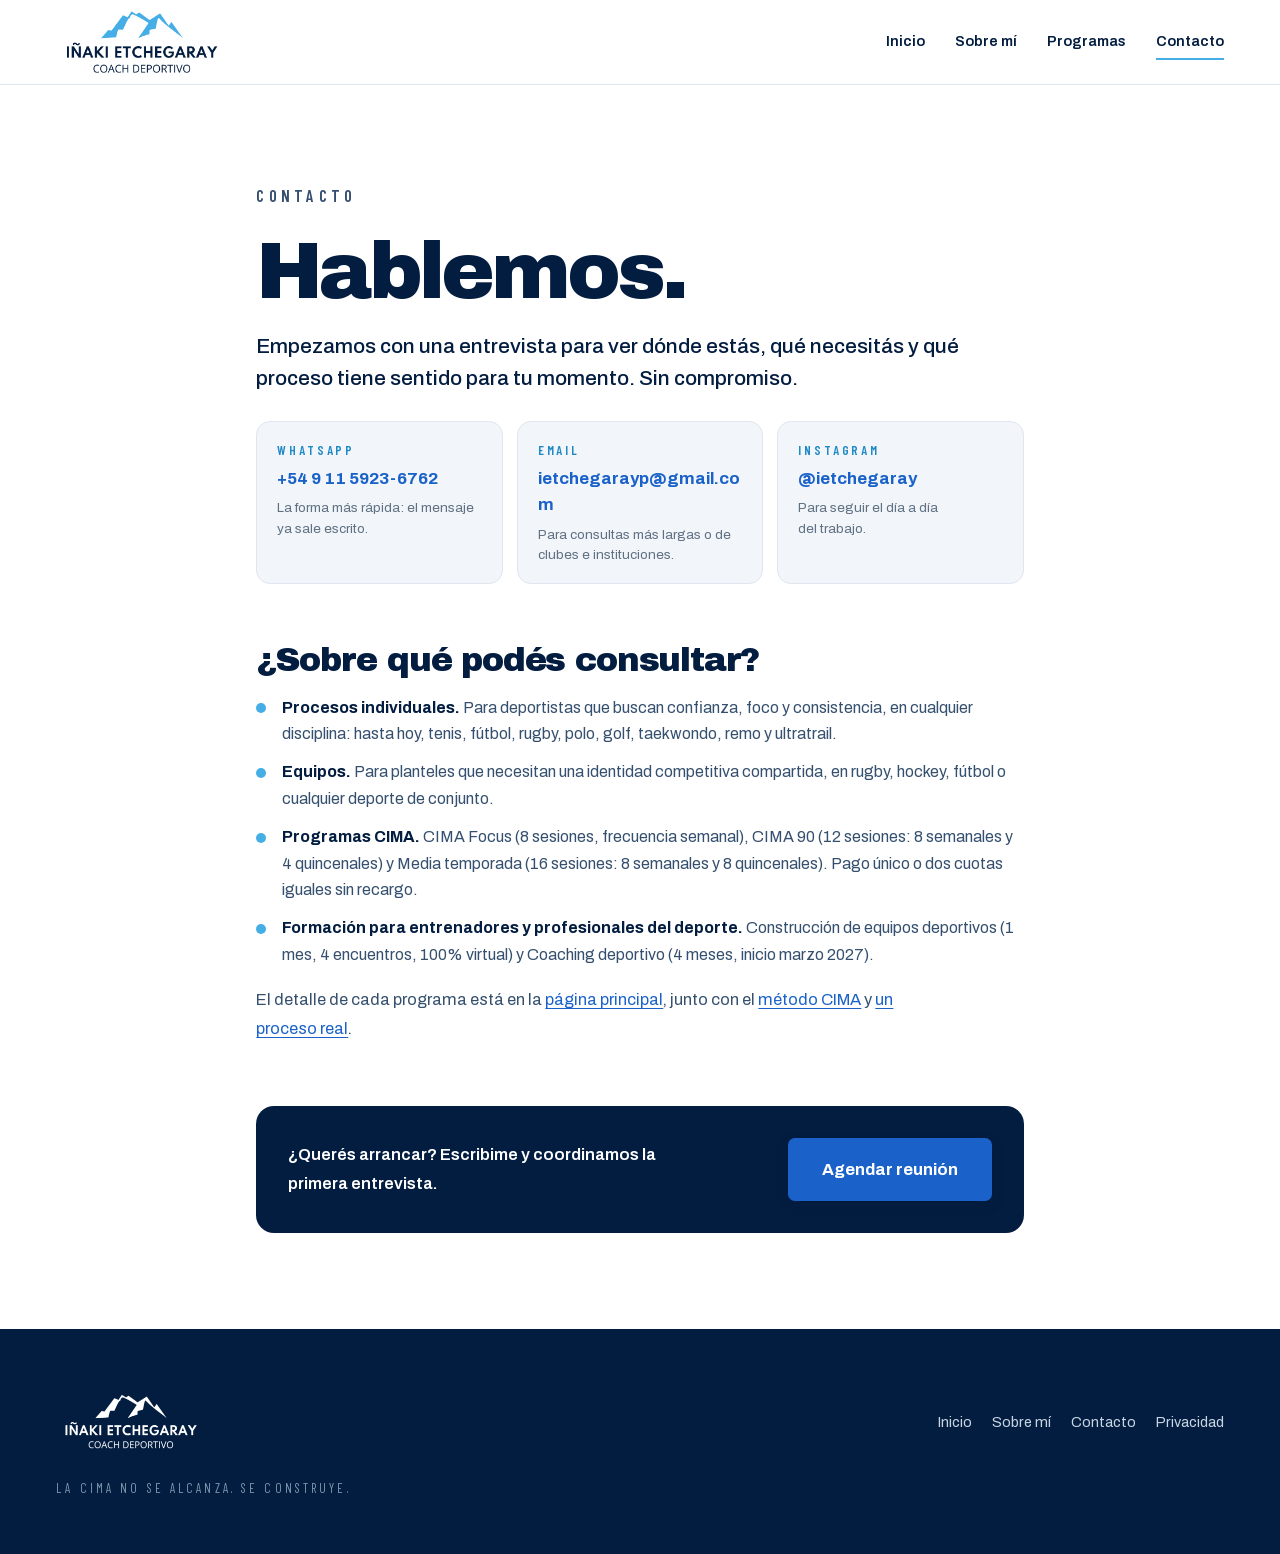
==== contacto/index.html @ 883ec8f5 "SEO para asistentes de IA: llms.txt, páginas propias, 404 y datos de contacto - llms.txt en la raíz:" ====
<!DOCTYPE html>
<html lang="es-AR">
<head>
<meta charset="utf-8">
<meta name="viewport" content="width=device-width, initial-scale=1, viewport-fit=cover">
<title>Contacto — Iñaki Etchegaray, coach deportivo</title>
<meta name="description" content="Contacto de Iñaki Etchegaray, coach deportivo: WhatsApp, email e Instagram. Todo proceso arranca con una entrevista sin compromiso.">
<meta name="theme-color" content="#031D40">
<link rel="canonical" href="https://inakietchegaray.com.ar/contacto/">
<link rel="icon" href="/assets/brand/favicon.svg" type="image/svg+xml">
<link rel="apple-touch-icon" href="/assets/brand/apple-touch-icon.png">
<meta property="og:type" content="website">
<meta property="og:url" content="https://inakietchegaray.com.ar/contacto/">
<meta property="og:site_name" content="Iñaki Etchegaray · Coach deportivo">
<meta property="og:locale" content="es_AR">
<meta property="og:title" content="Contacto — Iñaki Etchegaray, coach deportivo">
<meta property="og:description" content="Contacto de Iñaki Etchegaray, coach deportivo: WhatsApp, email e Instagram. Todo proceso arranca con una entrevista sin compromiso.">
<meta property="og:image" content="https://inakietchegaray.com.ar/assets/brand/og-cover.jpg?v=1">
<link rel="preload" href="/assets/fonts/archivo-var-latin.woff2" as="font" type="font/woff2" crossorigin>
<link rel="preload" href="/assets/fonts/archivo-black-latin.woff2" as="font" type="font/woff2" crossorigin>
<link rel="stylesheet" href="/styles.css?v=20261095">
<script type="application/ld+json">
{
  "@context": "https://schema.org",
  "@type": "ContactPage",
  "@id": "https://inakietchegaray.com.ar/contacto/",
  "url": "https://inakietchegaray.com.ar/contacto/",
  "name": "Contacto — Iñaki Etchegaray, coach deportivo",
  "inLanguage": "es-AR",
  "isPartOf": {
    "@id": "https://inakietchegaray.com.ar/#web"
  },
  "about": {
    "@id": "https://inakietchegaray.com.ar/#inaki"
  }
}
</script>
</head>
<body class="pag">
<a class="skip" href="#contenido">Saltar al contenido</a>
<header class="pag-top">
  <div class="shell pag-top-in">
    <a class="pag-marca" href="/" aria-label="Iñaki Etchegaray, inicio"><img src="/assets/brand/logo-celeste.webp" alt="Iñaki Etchegaray — Coach deportivo" width="1200" height="583"></a>
    <nav class="pag-nav" aria-label="Secciones">
      <a href="/">Inicio</a>
      <a href="/sobre-mi/">Sobre mí</a>
      <a href="/#programas">Programas</a>
      <a href="/contacto/" aria-current="page">Contacto</a>
    </nav>
  </div>
</header>
<main id="contenido" class="pag-main">
  <article class="shell pag-art">
    <p class="kicker">Contacto</p>
    <h1 class="pag-h1">Hablemos.</h1>
    <p class="pag-lead">Empezamos con una entrevista para ver dónde estás, qué necesitás y qué proceso tiene sentido para tu momento. Sin compromiso.</p>

    <ul class="pag-canales">
      <li><span>WhatsApp</span><a href="https://wa.me/5491159236762?text=%C2%A1Hola%20I%C3%B1aki%21%20Vi%20tu%20web%20y%20quiero%20hacerte%20una%20consulta." target="_blank" rel="noopener">+54 9 11 5923-6762</a><small>La forma más rápida: el mensaje ya sale escrito.</small></li>
      <li><span>Email</span><a href="mailto:ietchegarayp@gmail.com">ietchegarayp@gmail.com</a><small>Para consultas más largas o de clubes e instituciones.</small></li>
      <li><span>Instagram</span><a href="https://instagram.com/ietchegaray" target="_blank" rel="noopener">@ietchegaray</a><small>Para seguir el día a día del trabajo.</small></li>
    </ul>

    <h2 class="pag-h2">¿Sobre qué podés consultar?</h2>
    <ul class="pag-lista">
      <li><b>Procesos individuales.</b> Para deportistas que buscan confianza, foco y consistencia, en cualquier disciplina: hasta hoy, tenis, fútbol, rugby, polo, golf, taekwondo, remo y ultratrail.</li>
      <li><b>Equipos.</b> Para planteles que necesitan una identidad competitiva compartida, en rugby, hockey, fútbol o cualquier deporte de conjunto.</li>
      <li><b>Programas CIMA.</b> CIMA Focus (8 sesiones, frecuencia semanal), CIMA 90 (12 sesiones: 8 semanales y 4 quincenales) y Media temporada (16 sesiones: 8 semanales y 8 quincenales). Pago único o dos cuotas iguales sin recargo.</li>
      <li><b>Formación para entrenadores y profesionales del deporte.</b> Construcción de equipos deportivos (1 mes, 4 encuentros, 100% virtual) y Coaching deportivo (4 meses, inicio marzo 2027).</li>
    </ul>
    <p>El detalle de cada programa está en la <a href="/#programas">página principal</a>, junto con el <a href="/#metodo">método CIMA</a> y <a href="/#proceso">un proceso real</a>.</p>

    <div class="pag-cta">
      <p>¿Querés arrancar? Escribime y coordinamos la primera entrevista.</p>
      <a class="btn btn-lg" href="https://wa.me/5491159236762?text=%C2%A1Hola%20I%C3%B1aki%21%20Vi%20tu%20web%20y%20quiero%20agendar%20una%20reuni%C3%B3n." target="_blank" rel="noopener">Agendar reunión</a>
    </div>
  </article>
</main>
<footer class="pag-pie">
  <div class="shell pag-pie-in">
    <a class="pag-pie-marca" href="/"><img src="/assets/brand/logo-blanco.webp" alt="Iñaki Etchegaray" width="1200" height="583" loading="lazy"></a>
    <nav class="pag-pie-links" aria-label="Páginas">
      <a href="/">Inicio</a><a href="/sobre-mi/">Sobre mí</a><a href="/contacto/">Contacto</a><a href="/privacidad/">Privacidad</a>
    </nav>
    <p class="pag-pie-lema">La cima no se alcanza. Se construye.</p>
  </div>
</footer>
</body>
</html>
---- styles.css ----
/* ---------------- TIPOGRAFÍAS ----------------
   Autohospedadas. Antes venían de Google Fonts, que son dos saltos
   -primero el CSS a fonts.googleapis.com, y recién ahí el archivo a
   fonts.gstatic.com, cada uno con su DNS y su TLS-. En un teléfono
   con datos eso son varios cientos de milisegundos en los que el
   texto se dibuja con la tipografía de reserva; cuando llega la
   real, todo el texto cambia de alto y lo que está arriba tuyo se
   mueve. Desde el mismo origen y con preload, la fuente suele
   llegar antes del primer pintado y no hay reacomodo.

   Archivo es variable: un solo archivo cubre de 100 a 900.
   Las caras latin-ext se declaran pero no se descargan con
   contenido en castellano: el unicode-range decide.

   font-display:optional y no swap. Con swap, si la fuente llega
   tarde el navegador recompagina TODO el texto: medido en esta
   página, las secciones de abajo se corrían hasta 152px y el
   documento crecía 132px. Si eso te agarra scrolleando, la página
   se te mueve sola bajo el dedo.

   Con optional el navegador le da ~100ms: si llega, se usa desde el
   primer pintado; si no, se queda con la de reserva hasta recargar,
   y nunca recompagina. La fuente igual se descarga y queda en caché,
   así que la visita siguiente ya la tiene. Con preload y mismo
   origen, en general llega. El precio es que una primera visita con
   mala señal se ve en Arial; el beneficio es que nunca te salta. */
@font-face{font-family:'Archivo';font-style:normal;font-weight:100 900;font-display:optional;src:url(assets/fonts/archivo-var-latin.woff2) format('woff2');unicode-range:U+0000-00FF,U+0131,U+0152-0153,U+02BB-02BC,U+02C6,U+02DA,U+02DC,U+0304,U+0308,U+0329,U+2000-206F,U+20AC,U+2122,U+2191,U+2193,U+2212,U+2215,U+FEFF,U+FFFD}
@font-face{font-family:'Archivo';font-style:normal;font-weight:100 900;font-display:optional;src:url(assets/fonts/archivo-var-latin-ext.woff2) format('woff2');unicode-range:U+0100-02BA,U+02BD-02C5,U+02C7-02CC,U+02CE-02D7,U+02DD-02FF,U+0304,U+0308,U+0329,U+1D00-1DBF,U+1E00-1E9F,U+1EF2-1EFF,U+2020,U+20A0-20AB,U+20AD-20C4}
@font-face{font-family:'Archivo Black';font-style:normal;font-weight:400;font-display:optional;src:url(assets/fonts/archivo-black-latin.woff2) format('woff2');unicode-range:U+0000-00FF,U+0131,U+0152-0153,U+02BB-02BC,U+02C6,U+02DA,U+02DC,U+0304,U+0308,U+0329,U+2000-206F,U+20AC,U+2122,U+2191,U+2193,U+2212,U+2215,U+FEFF,U+FFFD}
@font-face{font-family:'Archivo Black';font-style:normal;font-weight:400;font-display:optional;src:url(assets/fonts/archivo-black-latin-ext.woff2) format('woff2');unicode-range:U+0100-02BA,U+02BD-02C5,U+02C7-02CC,U+02CE-02D7,U+02DD-02FF,U+0304,U+0308,U+0329,U+1D00-1DBF,U+1E00-1E9F,U+1EF2-1EFF,U+2020,U+20A0-20AB,U+20AD-20C4}
@font-face{font-family:'Barlow Condensed';font-style:normal;font-weight:400;font-display:optional;src:url(assets/fonts/barlow-cond-400-latin.woff2) format('woff2');unicode-range:U+0000-00FF,U+0131,U+0152-0153,U+02BB-02BC,U+02C6,U+02DA,U+02DC,U+0304,U+0308,U+0329,U+2000-206F,U+20AC,U+2122,U+2191,U+2193,U+2212,U+2215,U+FEFF,U+FFFD}
@font-face{font-family:'Barlow Condensed';font-style:normal;font-weight:400;font-display:optional;src:url(assets/fonts/barlow-cond-400-latin-ext.woff2) format('woff2');unicode-range:U+0100-02BA,U+02BD-02C5,U+02C7-02CC,U+02CE-02D7,U+02DD-02FF,U+0304,U+0308,U+0329,U+1D00-1DBF,U+1E00-1E9F,U+1EF2-1EFF,U+2020,U+20A0-20AB,U+20AD-20C4}
@font-face{font-family:'Barlow Condensed';font-style:normal;font-weight:500;font-display:optional;src:url(assets/fonts/barlow-cond-500-latin.woff2) format('woff2');unicode-range:U+0000-00FF,U+0131,U+0152-0153,U+02BB-02BC,U+02C6,U+02DA,U+02DC,U+0304,U+0308,U+0329,U+2000-206F,U+20AC,U+2122,U+2191,U+2193,U+2212,U+2215,U+FEFF,U+FFFD}
@font-face{font-family:'Barlow Condensed';font-style:normal;font-weight:500;font-display:optional;src:url(assets/fonts/barlow-cond-500-latin-ext.woff2) format('woff2');unicode-range:U+0100-02BA,U+02BD-02C5,U+02C7-02CC,U+02CE-02D7,U+02DD-02FF,U+0304,U+0308,U+0329,U+1D00-1DBF,U+1E00-1E9F,U+1EF2-1EFF,U+2020,U+20A0-20AB,U+20AD-20C4}
@font-face{font-family:'Barlow Condensed';font-style:normal;font-weight:600;font-display:optional;src:url(assets/fonts/barlow-cond-600-latin.woff2) format('woff2');unicode-range:U+0000-00FF,U+0131,U+0152-0153,U+02BB-02BC,U+02C6,U+02DA,U+02DC,U+0304,U+0308,U+0329,U+2000-206F,U+20AC,U+2122,U+2191,U+2193,U+2212,U+2215,U+FEFF,U+FFFD}
@font-face{font-family:'Barlow Condensed';font-style:normal;font-weight:600;font-display:optional;src:url(assets/fonts/barlow-cond-600-latin-ext.woff2) format('woff2');unicode-range:U+0100-02BA,U+02BD-02C5,U+02C7-02CC,U+02CE-02D7,U+02DD-02FF,U+0304,U+0308,U+0329,U+1D00-1DBF,U+1E00-1E9F,U+1EF2-1EFF,U+2020,U+20A0-20AB,U+20AD-20C4}
@font-face{font-family:'Barlow Condensed';font-style:normal;font-weight:700;font-display:optional;src:url(assets/fonts/barlow-cond-700-latin.woff2) format('woff2');unicode-range:U+0000-00FF,U+0131,U+0152-0153,U+02BB-02BC,U+02C6,U+02DA,U+02DC,U+0304,U+0308,U+0329,U+2000-206F,U+20AC,U+2122,U+2191,U+2193,U+2212,U+2215,U+FEFF,U+FFFD}
@font-face{font-family:'Barlow Condensed';font-style:normal;font-weight:700;font-display:optional;src:url(assets/fonts/barlow-cond-700-latin-ext.woff2) format('woff2');unicode-range:U+0100-02BA,U+02BD-02C5,U+02C7-02CC,U+02CE-02D7,U+02DD-02FF,U+0304,U+0308,U+0329,U+1D00-1DBF,U+1E00-1E9F,U+1EF2-1EFF,U+2020,U+20A0-20AB,U+20AD-20C4}

/* ===========================================================
   Iñaki Etchegaray — Coach deportivo · M-DATOS
   Paleta tomada del logo: marino #031D40 y celeste #45AEE5
   =========================================================== */
:root{
  --ink:#031D40; --ink-2:#07294F; --deep:#021428;
  --signal:#1A62C9; --sky:#86B6F0;
  --cel:#45AEE5; --cel-lt:#7FCBF0; --cel-dk:#1E89C4;
  --paper:#FFFFFF; --bone:#F2F5F9; --mute:#5F7183; --hair:#DFE6EF;
  --ease-out:cubic-bezier(.23,1,.32,1);
  --ease-soft:cubic-bezier(.16,1,.3,1);
  --ease-in-out:cubic-bezier(.77,0,.175,1);
  --display:"Archivo Black","Archivo",Arial,sans-serif;
  --body:"Archivo","Helvetica Neue",Arial,sans-serif;
  --cond:"Barlow Condensed","Archivo Narrow",Arial,sans-serif;
  --gut:clamp(20px,4.4vw,64px);
}
*,*::before,*::after{box-sizing:border-box}
/* Sin scroll-behavior:smooth en html: ScrollTrigger, al recalcular,
   mueve el scroll y lo devuelve en el mismo instante; con el suave del
   CSS ese movimiento dejaba de ser instantáneo y todas las animaciones
   (el pin de CIMA incluido) quedaban medidas corridas si el recálculo
   pasaba a mitad de página: al recargar, al entrar con #programas, al
   girar el teléfono. El scroll suave de los links internos ya lo hace
   main.js. */
html{-webkit-text-size-adjust:100%}
body{margin:0;background:var(--paper);color:var(--ink);font-family:var(--body);
  font-size:16px;line-height:1.55;-webkit-font-smoothing:antialiased;overflow-x:hidden}
h1,h2,h3,h4{margin:0;font-family:var(--display);font-weight:400;letter-spacing:-.035em;line-height:.95}
p{margin:0}
img{max-width:100%;height:auto;display:block}
a{color:inherit}
ul,ol{margin:0;padding:0;list-style:none}
.shell{max-width:1320px;margin:0 auto;padding-inline:var(--gut)}
.kicker{font-family:var(--cond);font-size:14px;font-weight:600;letter-spacing:.26em;
  text-transform:uppercase;color:var(--signal);display:inline-flex;align-items:center;gap:11px}
.kicker i{width:26px;height:1px;background:currentColor;display:block}
.kicker-light{color:var(--cel-lt)}
.skip{position:absolute;left:-9999px;top:0;z-index:10001;background:var(--ink);color:#fff;padding:12px 18px}
.skip:focus{left:0}
:focus-visible{outline:2px solid var(--signal);outline-offset:3px;border-radius:3px}
/* Sobre los fondos navy el azul del foco casi no se ve: ahí va celeste. */
:is(.hero,.cima,.motto-band,.dep,.gal,.final,.site-foot,.menu-movil,.nav:not(.is-solid)) :focus-visible{outline-color:var(--cel-lt)}
/* En el teléfono el feedback del toque lo dan los estados :active,
   no el recuadro gris del navegador; y sin la espera del doble toque. */
a,button,label,summary,[role="button"]{-webkit-tap-highlight-color:transparent;touch-action:manipulation}
::selection{background:var(--cel);color:var(--ink)}

/* SPLASH */
.splash{position:fixed;inset:0;z-index:10000;background:var(--ink);display:grid;place-items:center;
  transition:opacity .9s var(--ease-out),clip-path 1.1s var(--ease-out);animation:splashSafety .01s 4.5s forwards}
.splash.is-out{opacity:0;pointer-events:none;clip-path:inset(0 0 100% 0)}
.sin-splash .splash{display:none}
@keyframes splashSafety{to{opacity:0;pointer-events:none;clip-path:inset(0 0 100% 0)}}
.splash-inner{display:flex;flex-direction:column;align-items:center;gap:24px}
.splash-mark{width:clamp(150px,22vw,230px);height:auto}
.splash-fill{fill:var(--cel);clip-path:inset(100% 0 0 0);animation:splashRise 1.25s var(--ease-out) .12s forwards}
@keyframes splashRise{to{clip-path:inset(0 0 0 0)}}
.splash-word{font-family:var(--cond);font-size:13px;font-weight:600;letter-spacing:.42em;
  text-transform:uppercase;color:#6E88A3;opacity:0;animation:splashWord .9s var(--ease-out) .95s forwards}
@keyframes splashWord{to{opacity:1}}

/* GRANO + PROGRESO */
/* inset:-10% y no -120%: el desplazamiento máximo del grano es ±4%,
   así que ese margen alcanza. Con -120% la capa medía 340% del
   viewport por eje -13056x7344 px reales en Full HD- y el compositor
   la rehacía cada vez que algo abajo repintaba. */
.grain{position:fixed;inset:-10%;z-index:9998;pointer-events:none;opacity:.04;
  background-image:url("data:image/svg+xml;utf8,<svg xmlns='http://www.w3.org/2000/svg' width='200' height='200'><filter id='n'><feTurbulence type='fractalNoise' baseFrequency='.82' numOctaves='3'/></filter><rect width='200' height='200' filter='url(%23n)'/></svg>");
  animation:grainShift 7s steps(6) infinite}
@keyframes grainShift{0%{transform:translate(0,0)}20%{transform:translate(-4%,2%)}40%{transform:translate(3%,-3%)}
  60%{transform:translate(-2%,4%)}80%{transform:translate(4%,1%)}100%{transform:translate(0,0)}}
/* La barra de progreso es una línea de cancha: la lateral fina, con
   las marcas de cada diez por ciento, y una pelota de rugby que la
   recorre girando a medida que se baja. */
.progress{position:fixed;top:0;left:0;right:0;height:24px;z-index:95;pointer-events:none}
.progress::before{content:"";position:absolute;left:0;right:0;top:10px;height:5px;
  background:linear-gradient(rgba(69,174,229,.2),rgba(69,174,229,.2)) 0 2px/100% 1px no-repeat,
    linear-gradient(90deg,transparent calc(100% - 1px),rgba(69,174,229,.38) 0) 0 0/10% 100% repeat-x}
.progress i{position:absolute;left:0;right:0;top:11px;display:block;height:2px;width:100%;
  background:linear-gradient(90deg,var(--signal),var(--cel));
  transform:scaleX(0);transform-origin:left;will-change:transform}
/* La pelota cambia de deporte a medida que se avanza: fútbol, tenis,
   básquet, vóley y rugby. Mismo contorno navy para todas; cada
   cambio entra con un pequeño rebote. */
.progress-pelota{position:absolute;left:0;top:-2px;width:28px;height:28px;opacity:0;
  transition:opacity .35s var(--ease-out);will-change:transform}
@media (max-width:760px){.progress-pelota{top:0;width:24px;height:24px}}
.progress-pelota svg{display:block;width:100%;height:100%;overflow:visible;
  filter:drop-shadow(0 1px 2px rgba(3,29,64,.35))}
.progress-pelota ellipse,.progress-pelota circle{fill:#fff;stroke:#0B3A66;stroke-width:1.1}
.progress-pelota path{fill:none;stroke:var(--cel);stroke-width:1.2;stroke-linecap:round;stroke-linejoin:round}
/* a este tamaño, lo que hace reconocible a cada pelota es su color:
   la de tenis amarilla con costura blanca, la de básquet naranja */
.pp-tenis circle{fill:#D6EA3F}
.pp-tenis path{stroke:#fff;stroke-width:1.5}
.pp-basquet circle{fill:#E8843A}
.pp-basquet path{stroke:#0B3A66;stroke-width:1.1}
.pp-voley .pp-franja{fill:var(--cel);stroke:none}
.pp-voley path{stroke:#0B3A66;stroke-width:.9}
.pp-futbol circle{stroke-width:2.2}
.pp-futbol .pp-gajos{fill:#0B3A66;stroke:none}
.pp-futbol path{stroke:#0B3A66;stroke-width:.9}
.pp-b{opacity:0;transform:scale(.35);transform-box:fill-box;transform-origin:center;
  transition:opacity .2s var(--ease-out),transform .42s cubic-bezier(.3,1.7,.5,1)}
.pp-b.is-on{opacity:1;transform:none}
@media (prefers-reduced-motion:reduce){.pp-b{transition:opacity .2s linear;transform:none}}

/* Al saltar a una sección (o con el link "Saltar al contenido"), el
   título no queda debajo del nav fijo. */
section[id],header[id]{scroll-margin-top:72px}
/* el foco que se lleva a una sección al saltar no dibuja un marco
   alrededor de toda la sección */
section[tabindex="-1"]:focus,header[tabindex="-1"]:focus{outline:none}

/* Las fotos que todavía no terminaron de bajar cuando aparecen entran
   con un fundido corto en vez de pintarse a medias (main.js marca
   solo las que no estaban listas). Es animación y no transition para
   no pisar las transiciones propias de cada foto. */
.img-carga:not(.img-lista){opacity:0}
.img-lista{animation:imgEntra .6s var(--ease-out)}
@keyframes imgEntra{from{opacity:0}to{opacity:1}}

/* Títulos con los renglones parejos y párrafos sin una palabra sola
   en el último renglón. No cambia ningún texto, solo dónde corta. */
h2,h3,h4{text-wrap:balance}
p,li{text-wrap:pretty}

/* ALTOS ESTABLES EN EL TELÉFONO
   En los navegadores de Instagram y WhatsApp (y en algunos de Android)
   la unidad vh cambia cada vez que la barra de direcciones se esconde
   o aparece. Todo lo que mide el alto de la página con vh crecía y se
   achicaba mientras se scrolleaba, y eso movía el contenido y
   disparaba re-mediciones: era el "salta solo a otra sección". Los
   altos de layout usan svh —el alto con la barra visible, que no
   cambia nunca—, con vh de respaldo para navegadores viejos. */

/* NAV */
.nav{position:fixed;top:0;left:0;right:0;z-index:90;display:flex;align-items:center;
  justify-content:space-between;gap:20px;padding:16px var(--gut);background:transparent;
  border-bottom:1px solid transparent;
  transition:background .4s var(--ease-out),border-color .4s var(--ease-out),padding .4s var(--ease-out)}
.nav.is-solid{background:rgba(255,255,255,.95);backdrop-filter:blur(16px);-webkit-backdrop-filter:blur(16px);
  border-bottom-color:var(--hair);padding-block:10px}
/* Se retira mientras bajás —así no tapa lo que estás leyendo— y
   vuelve apenas subís. El hero reserva su alto igual, porque arriba
   de todo siempre está presente. */
.nav{transform:translateY(0);will-change:transform;
  transition:background .4s var(--ease-out),border-color .4s var(--ease-out),
             padding .4s var(--ease-out),transform .45s var(--ease-out)}
.nav.is-away{transform:translateY(-104%)}
@media (prefers-reduced-motion:reduce){.nav.is-away{transform:none}}
.brand{display:block;line-height:0;position:relative}
.brand img{width:clamp(148px,15vw,186px);height:auto;
  transition:opacity .4s var(--ease-out)}
.brand .brand-light{position:absolute;inset:0;width:100%;opacity:0}
.nav.is-solid .brand-dark{opacity:0}
.nav.is-solid .brand-light{opacity:1}

.nav-links{display:flex;gap:30px}
/* Sobre el hero oscuro los links van en claro; cuando el nav se
   vuelve sólido, sobre blanco, recuperan la tinta. */
.nav-links a{font-size:13.5px;font-weight:600;text-decoration:none;position:relative;padding-block:4px;
  color:rgba(255,255,255,.88);transition:color .4s var(--ease-out)}
.nav.is-solid .nav-links a{color:var(--ink)}
.nav:not(.is-solid) .btn-sm{background:rgba(255,255,255,.12);
  border:1px solid rgba(255,255,255,.34)}
.nav-links a::after{content:"";position:absolute;left:0;right:0;bottom:0;height:2px;background:var(--cel);
  transform:scaleX(0);transform-origin:right;transition:transform .35s var(--ease-out)}
@media (hover:hover) and (pointer:fine){.nav-links a:hover::after{transform:scaleX(1);transform-origin:left}}
/* la sección en la que estás queda subrayada */
.nav-links a.is-current::after{transform:scaleX(1);transform-origin:left}

/* MENÚ DEL TELÉFONO
   El botón son dos barras que se cruzan en una X; el panel se abre
   como un círculo que crece desde el botón —se ve de dónde salió— y
   los links entran escalonados. Todo con transition, no keyframes:
   si se toca el botón a mitad de camino, vuelve desde donde está. */
.nav-toggle{display:none;position:relative;width:44px;height:44px;flex:none;border:0;border-radius:50%;
  background:rgba(255,255,255,.12);border:1px solid rgba(255,255,255,.34);cursor:pointer;color:#fff;
  transition:background .3s var(--ease-out),border-color .3s var(--ease-out),color .3s var(--ease-out)}
.nav.is-solid .nav-toggle{background:var(--bone);border-color:var(--hair);color:var(--ink)}
.nav-toggle i{position:absolute;left:13px;right:13px;height:2px;border-radius:2px;background:currentColor;
  transition:transform .32s var(--ease-out),top .32s var(--ease-out)}
.nav-toggle i:nth-child(1){top:17px}
.nav-toggle i:nth-child(2){top:25px}
.nav-toggle:active{transform:scale(.94)}
.menu-abierto .nav-toggle i:nth-child(1){top:21px;transform:rotate(45deg)}
.menu-abierto .nav-toggle i:nth-child(2){top:21px;transform:rotate(-45deg)}
/* con el menú abierto el nav queda sobre el panel navy: logo blanco,
   sin fondo, y no se esconde al bajar */
.nav.menu-abierto{background:transparent;border-bottom-color:transparent;transform:none}
.nav.menu-abierto .brand-dark{opacity:1}
.nav.menu-abierto .brand-light{opacity:0}
.nav.menu-abierto .nav-toggle{background:rgba(255,255,255,.12);border-color:rgba(255,255,255,.34);color:#fff}
.nav.menu-abierto .btn-sm{background:rgba(255,255,255,.12);border:1px solid rgba(255,255,255,.34)}
.menu-movil{position:fixed;inset:0;z-index:89;background:var(--ink);color:#fff;
  display:flex;flex-direction:column;justify-content:center;gap:clamp(28px,6vh,48px);
  padding:calc(var(--nav-h, 80px) + 20px) var(--gut) calc(32px + env(safe-area-inset-bottom,0px));
  overscroll-behavior:contain;overflow-y:auto;
  clip-path:circle(0 at var(--mx,90%) var(--my,40px));visibility:hidden;
  transition:clip-path .5s var(--ease-out),visibility 0s linear .5s}
.menu-movil.is-open{clip-path:circle(150% at var(--mx,90%) var(--my,40px));visibility:visible;
  transition:clip-path .55s var(--ease-out),visibility 0s}
.menu-movil[hidden]{display:none}
.menu-movil-links{display:flex;flex-direction:column;gap:clamp(6px,1.6vh,14px)}
.menu-movil-links a{font-family:var(--display);font-size:clamp(34px,9.5vw,52px);line-height:1.08;letter-spacing:-.045em;
  color:#fff;text-decoration:none;align-self:flex-start;
  opacity:0;translate:0 18px;transition:opacity .3s var(--ease-out),translate .45s var(--ease-out),color .25s ease}
.menu-movil.is-open .menu-movil-links a{opacity:1;translate:0 0}
.menu-movil.is-open .menu-movil-links a:nth-child(1){transition-delay:.12s,.12s,0s}
.menu-movil.is-open .menu-movil-links a:nth-child(2){transition-delay:.16s,.16s,0s}
.menu-movil.is-open .menu-movil-links a:nth-child(3){transition-delay:.20s,.20s,0s}
.menu-movil.is-open .menu-movil-links a:nth-child(4){transition-delay:.24s,.24s,0s}
.menu-movil.is-open .menu-movil-links a:nth-child(5){transition-delay:.28s,.28s,0s}
.menu-movil.is-open .menu-movil-links a:nth-child(6){transition-delay:.32s,.32s,0s}
.menu-movil-links a.is-current{color:var(--cel)}
.menu-movil-links a:active{color:var(--cel)}
.menu-movil > .btn{align-self:flex-start;opacity:0;translate:0 18px;
  transition:opacity .3s var(--ease-out),translate .45s var(--ease-out)}
.menu-movil.is-open > .btn{opacity:1;translate:0 0;transition-delay:.38s}
html.menu-open{overflow:hidden}
@media (max-width:980px){
  .nav-toggle{display:block}
  .nav{gap:10px}
  .nav .btn-sm{margin-left:auto}
}
.nav .btn-sm{white-space:nowrap}
@media (max-width:420px){
  .brand img{width:128px}
  .nav .btn-sm{padding:10px 15px;font-size:12.5px}
}
@media (max-width:374px){
  .brand img{width:112px}
  .nav .btn-sm{padding:9px 12px;font-size:12px}
  .nav-toggle{width:40px;height:40px}
  .nav-toggle i{left:12px;right:12px}
  .nav-toggle i:nth-child(1){top:15px}.nav-toggle i:nth-child(2){top:23px}
  .menu-abierto .nav-toggle i:nth-child(1),.menu-abierto .nav-toggle i:nth-child(2){top:19px}
}
/* con el menú abierto, la barra de progreso y el botón de WhatsApp
   no compiten con él */
html.menu-open .progress,html.menu-open .wa{opacity:0;pointer-events:none;transition:opacity .2s ease}
@media (prefers-reduced-motion:reduce){
  .menu-movil,.menu-movil.is-open{clip-path:none;transition:opacity .25s ease,visibility 0s}
  .menu-movil{opacity:0}.menu-movil.is-open{opacity:1}
  .menu-movil-links a,.menu-movil > .btn{translate:none}
}

/* BOTONES */
.btn{display:inline-flex;align-items:center;justify-content:center;gap:10px;background:var(--signal);
  color:#fff;text-decoration:none;font-size:15px;font-weight:700;padding:16px 28px;border-radius:7px;
  box-shadow:0 4px 14px rgba(3,29,64,.12),0 1px 3px rgba(3,29,64,.08);
  transition:transform .3s var(--ease-out),box-shadow .35s var(--ease-out),background .3s var(--ease-out)}
.btn svg{width:15px;height:15px;flex:none;transition:transform .3s var(--ease-out)}
@media (hover:hover) and (pointer:fine){
  .btn:hover{transform:translateY(-3px);box-shadow:0 16px 34px -12px rgba(26,98,201,.7)}
  .btn:hover svg{transform:translateX(4px)}}
/* La presión responde rápido (100ms) y la suelta vuelve con la
   transición normal: tiempos asimétricos, como un botón físico. */
.btn:active{transform:translateY(0) scale(.97);transition-duration:.1s}
.btn-sm{font-size:13px;padding:11px 19px;border-radius:999px;background:var(--ink)}
@media (hover:hover) and (pointer:fine){.btn-sm:hover{background:var(--signal)}}
.btn-lg{font-size:16.5px;padding:19px 34px}
.btn-full{width:100%;margin-top:auto}
.btn-ghost{background:transparent;color:var(--ink);border:1.5px solid var(--ink);box-shadow:none}
@media (hover:hover) and (pointer:fine){.btn-ghost:hover{background:var(--ink);color:#fff}}
.has-magnetic{position:relative;isolation:isolate}
.magnetic-inner{display:inline-flex;align-items:center;justify-content:center;gap:inherit;
  will-change:transform;transition:transform .8s var(--ease-soft)}

/* ---------------- HERO ----------------
   "Del ruido al foco". El hero se ve una vez por visita: ahí el gesto
   correcto es una ENTRADA que se ejecuta y resuelve, no un fondo en
   bucle —un bucle compite con el contenido todo el tiempo—. Son
   animaciones CSS, no requestAnimationFrame: corren fuera del hilo
   principal y no pueden trabarse mientras la página carga. */
.hero{position:relative;min-height:100svh;display:flex;align-items:center;overflow:hidden;
  padding:calc(var(--nav-h, 123px) + 26px) 0 34px;
  /* El hero pasa a oscuro porque el gráfico nuevo vive de su propio
     brillo, y un halo sobre blanco no existe: lo que lo hace legible
     es el contraste contra el fondo. El navy ya es de la marca -la
     banda del lema, CIMA, el cierre y el pie son este mismo color-,
     así que el hero deja de ser la excepción clara. */
  background:
    /* El resplandor va sobre el gráfico, no detrás de Iñaki: centrado
       en él le armaba un halo que parecía un recorte mal hecho. */
    radial-gradient(900px 620px at 88% 26%, rgba(69,174,229,.17), transparent 66%),
    radial-gradient(700px 520px at 20% 88%, rgba(26,98,201,.14), transparent 70%),
    linear-gradient(168deg,#02142C 0%,#031D40 48%,#06264A 100%)}
/* El gráfico. Ocupa la derecha, donde no hay texto, y sale de cuadro.
   La máscara deja la columna del titular siempre limpia, pase lo que
   pase con la curva. */
/* Sin mask-image: una máscara CSS sobre un canvas que repinta cada
   cuadro obliga al compositor a reaplicar el degradado sobre toda la
   capa, 60 veces por segundo. Medido en Full HD, costaba 12 fps. El
   desvanecido ahora lo hace el propio canvas con un borrado en
   destination-out, que es un fillRect. */
/* La cancha de noche va debajo de todo: el gráfico se dibuja encima
   y la figura de Iñaki encima de los dos. Es un lienzo propio y no
   una capa más del gráfico porque se pinta una vez y queda quieto. */
.estadio{position:absolute;inset:0;width:100%;height:100%;z-index:0;pointer-events:none}
.curve{position:absolute;inset:0;width:100%;height:100%;z-index:1;pointer-events:none;
  opacity:0;transition:opacity 1s var(--ease-out) .25s}
.is-ready .curve{opacity:1}

.hero-grid{position:relative;z-index:3;display:grid;grid-template-columns:1.06fr .94fr;
  gap:clamp(20px,3vw,48px);align-items:center;max-width:1320px;margin:0 auto;width:100%;padding-inline:var(--gut)}
.hero-copy{display:flex;flex-direction:column;gap:clamp(18px,2.2vw,28px);align-items:flex-start;will-change:transform}
.hero-kicker{color:var(--cel-lt)}
/* Sin backdrop-filter: encima de un canvas que repinta cada cuadro,
   el desenfoque del fondo se recalcula 60 veces por segundo. Un navy
   translúcido da el mismo efecto de vidrio y no cuesta nada. */
.hero-chip{background:rgba(6,32,62,.82);border:1px solid rgba(143,217,250,.22);
  box-shadow:0 24px 54px -22px rgba(0,0,0,.7)}
/* El velo que aclaraba la columna del texto ya no hace falta: ahora
   el fondo es el oscuro y el que tiene que destacarse es el texto. */
.hero::after{display:none}
.hero-title{font-size:clamp(44px,8vw,112px);line-height:.86;letter-spacing:-.05em;max-width:12ch}
.hero-title em{font-style:normal;color:var(--cel-dk)}
.hero-sub{font-size:clamp(16px,1.3vw,18.5px);line-height:1.6;color:var(--mute);max-width:42ch}
.hero-actions{display:flex;gap:14px;flex-wrap:wrap;align-items:center}

/* ---- el hero, sobre oscuro ----
   Va DESPUÉS de las reglas base a propósito. Cuando este bloque
   estaba antes, la base .hero-sub{color:var(--mute)} lo pisaba por
   orden -misma especificidad, gana la última- y la bajada se seguía
   pintando en gris oscuro: 2.18:1 de contraste sobre el navy, por
   debajo del 4.5 que pide WCAG. El mismo tono que el cuerpo de CIMA
   mide 7:1 sobre este fondo. */
.hero-title{color:#fff}
.hero-title em{color:var(--cel)}
.hero-sub{color:#A7BCD2}
.hero .btn-ghost{color:#fff;border-color:rgba(255,255,255,.42);background:transparent}
@media (hover:hover) and (pointer:fine){
  .hero .btn-ghost:hover{border-color:var(--cel);color:var(--cel-lt)}}
.hero-media{position:relative;will-change:transform;display:flex;justify-content:center;
  align-items:flex-end;height:min(70svh,660px);isolation:isolate}
/* Lo que despega la figura del gráfico de fondo. Reemplaza al
   drop-shadow, que Chromium recorta a la caja de la imagen y deja
   un rectángulo visible sobre el fondo.

   Sobre el hero oscuro este halo era BLANCO y se leía como una
   mancha alrededor de Iñaki, como si el recorte estuviera mal hecho.
   Ahora hace lo contrario: oscurece la zona justo detrás de él para
   apagar las líneas que le pasan por encima, y recién más afuera
   deja un rastro celeste que funciona de luz de contorno. */
.hero-media::before{content:"";position:absolute;z-index:-1;left:50%;bottom:-4%;
  transform:translateX(-50%);width:132%;height:96%;pointer-events:none;
  background:
    radial-gradient(ellipse at 50% 60%,rgba(2,18,40,.92),rgba(2,18,40,.62) 40%,rgba(2,18,40,0) 70%),
    radial-gradient(ellipse at 50% 58%,rgba(69,174,229,.16),rgba(69,174,229,0) 62%)}
/* El recorte termina a media pierna: se disuelve en vez de cortarse en seco. */
.hero-cut{height:100%;width:auto;max-width:100%;object-fit:contain;object-position:bottom center;
  opacity:0;transform:translateY(26px) scale(1.02);
  -webkit-mask-image:linear-gradient(180deg,#000 80%,rgba(0,0,0,.45) 93%,transparent 100%);
  mask-image:linear-gradient(180deg,#000 80%,rgba(0,0,0,.45) 93%,transparent 100%)}
.is-ready .hero-cut{animation:cutIn 1.25s var(--ease-out) .55s forwards}
@keyframes cutIn{to{opacity:1;transform:none}}
.hero-chip{position:absolute;left:0;bottom:12px;z-index:4;background:var(--ink);color:#fff;
  border-radius:12px;padding:16px 20px;display:flex;align-items:center;gap:13px;
  box-shadow:0 24px 54px -22px rgba(3,29,64,.8);opacity:0;transform:translateY(18px)}
.is-ready .hero-chip{animation:cutIn .8s var(--ease-out) 1.5s forwards}
.hero-chip b{font-family:var(--display);font-size:36px;line-height:1;letter-spacing:-.04em;color:var(--cel)}
.hero-chip span{font-family:var(--cond);font-size:12.5px;font-weight:600;letter-spacing:.14em;
  text-transform:uppercase;line-height:1.35}
@media (max-width:980px){
  .hero{min-height:auto;padding:calc(var(--nav-h, 105px) + 24px) 0 18px}
  .hero-grid{grid-template-columns:1fr;gap:14px}
  .hero-media{height:min(36svh,300px)}
  .hero-cut{height:100%;width:auto;max-width:100%}
  /* Apilado, el texto ocupa la franja superior entera: la mascara y
     el velo pasan a ser verticales y llegan mas abajo. */
  .hero::after{background:linear-gradient(178deg,rgba(255,255,255,.9) 0%,rgba(255,255,255,.56) 24%,rgba(255,255,255,0) 50%)}
  .hero-chip{left:auto;right:0;bottom:0}
  .nav-links{display:none}
}

/* SPLIT / REVEAL */
.split-char,.split-word{display:inline-block;will-change:transform,opacity}
.split-unit{display:inline-block;white-space:nowrap}
[data-split]{opacity:1;transform:none}
/* La aparición va con la propiedad `translate` y un keyframe, no con
   `transform` + transition. Así no choca con el hover de las tarjetas:
   antes las tarjetas declaraban su propia transition y pisaban la del
   reveal, entonces aparecían sin fundido, y el retardo del escalonado
   les quedaba pegado para siempre —el hover de la tercera tarjeta
   arrancaba un cuarto de segundo tarde—. El escalonado ahora es una
   variable que solo lee la animación de entrada. */
.reveal{opacity:0;translate:0 28px}
.reveal.is-in{animation:revealIn .85s var(--ease-out) var(--rd,0s) both}
@keyframes revealIn{from{opacity:0;translate:0 28px}to{opacity:1;translate:0 0}}
@media (prefers-reduced-motion:reduce){
  .reveal{translate:none}
  .reveal.is-in{animation:revealFade .5s ease var(--rd,0s) both}
  @keyframes revealFade{from{opacity:0}to{opacity:1}}
}

/* MARQUEE */
/* display:flex, si no el clon del marquee —que es inline-flex y más
   ancho que la pantalla— envuelve a una segunda línea y cada club
   aparece dos veces, uno encima del otro. */
/* El gap va también en el contenedor: entre la pista y su clon no
   había separación y el primer club quedaba pegado al rombo. */
/* En blanco a propósito: separa el hero oscuro de la sección CIMA,
   que también es navy. Sin este corte el arranque de la página era
   una sola tirada azul. */
.marquee{position:relative;overflow:hidden;display:flex;flex-wrap:nowrap;gap:30px;
  background:#fff;color:var(--ink);padding:18px 0}
.marquee::before,.marquee::after{content:"";position:absolute;top:0;bottom:0;width:90px;z-index:2;pointer-events:none}
.marquee::before{left:0;background:linear-gradient(90deg,#fff,rgba(255,255,255,0))}
.marquee::after{right:0;background:linear-gradient(270deg,#fff,rgba(255,255,255,0))}
.marquee-track{display:inline-flex;flex:none;gap:30px;white-space:nowrap;will-change:transform;align-items:center}
.marquee-track span{font-family:var(--cond);font-size:15px;font-weight:600;letter-spacing:.24em;text-transform:uppercase}
.mq-club{display:inline-flex;align-items:center;gap:11px}
/* Alto fijo y ancho libre: cada escudo tiene su proporción y lo que
   tiene que coincidir entre todos es cuánto pesan en la fila. */
.mq-crest{height:30px;width:auto;flex:none;display:block}
.marquee-track i{color:var(--cel-dk);font-size:9px;font-style:normal}

/* ---------------- MÉTODO CIMA ----------------
   Índice C·I·M·A siempre visible arriba + montaña que se llena.
   Un paso por vez: entra completo incluso en 13". */
.cima{background:var(--ink);color:#fff;position:relative}
.cima-pin{min-height:100svh;display:flex;flex-direction:column;justify-content:center;
  gap:clamp(20px,3.4vh,40px);padding-block:clamp(84px,11vh,112px) clamp(40px,6vh,64px);
  gap:clamp(20px,3.4svh,40px);padding-block:clamp(84px,11svh,112px) clamp(40px,6svh,64px)}
.cima-head{max-width:1320px;margin:0 auto;width:100%;padding-inline:var(--gut);
  display:flex;flex-direction:column;gap:clamp(14px,2vh,22px);gap:clamp(14px,2svh,22px)}
.cima-index{display:flex;flex-wrap:wrap;gap:clamp(10px,1.6vw,22px)}
.cima-index li{display:flex;align-items:baseline;gap:9px;padding:7px 15px 7px 13px;border-radius:999px;
  border:1px solid rgba(255,255,255,.14);background:rgba(255,255,255,.02);
  transition:background .5s var(--ease-out),border-color .5s var(--ease-out),transform .5s var(--ease-out)}
.cima-index b{font-family:var(--display);font-size:clamp(20px,2.4vw,30px);line-height:1;letter-spacing:-.04em;
  color:rgba(255,255,255,.3);transition:color .5s var(--ease-out)}
.cima-index span{font-family:var(--cond);font-size:clamp(12px,1.1vw,14px);font-weight:600;letter-spacing:.2em;
  text-transform:uppercase;color:rgba(255,255,255,.34);transition:color .5s var(--ease-out)}
.cima-index li{cursor:pointer;user-select:none}
.cima-index li:focus-visible{outline:2px solid var(--cel);outline-offset:3px}
@media (hover:hover) and (pointer:fine){
  .cima-index li:hover{border-color:rgba(69,174,229,.55);transform:translateY(-2px)}
  .cima-index li:hover b,.cima-index li:hover span{color:#fff}}
.cima-index li.is-on{background:rgba(69,174,229,.14);border-color:var(--cel);transform:translateY(-2px)}
.cima-index li.is-on b{color:var(--cel)}
.cima-index li.is-on span{color:#fff}
.cima-index li.is-done b,.cima-index li.is-done span{color:rgba(255,255,255,.62)}
.cima-index li.is-done{border-color:rgba(69,174,229,.34)}

.cima-inner{display:grid;grid-template-columns:1.05fr 1fr;gap:clamp(24px,3.6vw,56px);
  align-items:center;max-width:1320px;margin:0 auto;width:100%;padding-inline:var(--gut)}
.cima-visual{display:flex;justify-content:center;align-items:center}
.cima-visual{position:relative}
.cima-visual::before{content:"";position:absolute;left:50%;top:46%;transform:translate(-50%,-50%);
  width:86%;aspect-ratio:1;border-radius:50%;pointer-events:none;
  background:radial-gradient(circle,rgba(69,174,229,.17),transparent 66%)}
.cima-svg{position:relative;width:100%;max-width:none;height:auto;aspect-ratio:420/170;overflow:visible}
.mnt-ghost{fill:rgba(255,255,255,.028);stroke:rgba(255,255,255,.3);stroke-width:1.1;stroke-linejoin:round}
.mnt-fill{fill:url(#gFill);filter:drop-shadow(0 0 14px rgba(69,174,229,.45))}
.level{stroke:var(--cel);stroke-width:1;stroke-dasharray:4 6;opacity:.6}
.level-tag{fill:var(--cel);font-family:var(--cond);font-size:11px;font-weight:700;letter-spacing:.1em}
.peak{fill:#fff;opacity:0;transform:scale(.4);transform-box:fill-box;transform-origin:center;
  transition:opacity .45s var(--ease-out),transform .45s var(--ease-out)}
.peak.is-on{opacity:1;transform:scale(1);filter:drop-shadow(0 0 10px rgba(69,174,229,.95))}

.cima-right{position:relative;min-height:clamp(300px,38vh,370px);min-height:clamp(300px,38svh,370px)}
.plano{position:absolute;inset:0;display:flex;flex-direction:column;gap:10px;justify-content:center;
  opacity:0;transform:translateY(26px);pointer-events:none;
  transition:opacity .55s var(--ease-out),transform .55s var(--ease-out)}
.plano.is-on{opacity:1;transform:none;pointer-events:auto}
.plano-n{font-family:var(--cond);font-size:13px;font-weight:600;letter-spacing:.3em;color:var(--cel)}
.plano h3{font-size:clamp(32px,4.4vw,56px);letter-spacing:-.045em}
.plano h3 em{font-style:normal;color:var(--cel)}
.plano-sub{font-family:var(--cond);font-size:14.5px;font-weight:600;letter-spacing:.2em;
  text-transform:uppercase;color:var(--sky)}
.plano-body{font-size:15.5px;line-height:1.65;color:#A7BCD2;max-width:46ch;margin-top:4px}
.chips{display:flex;flex-wrap:wrap;gap:8px;margin-top:8px}
.chips li{font-family:var(--cond);font-size:13.5px;font-weight:600;letter-spacing:.09em;
  text-transform:uppercase;color:#CFE0F2;border:1px solid rgba(255,255,255,.18);border-radius:999px;padding:5px 13px}
/* ---- El hero en teléfono ----
   En un iPhone con la barra de Safari quedan ~660px de alto útil, y
   el bloque de texto se comía 557: la foto de Iñaki y el gráfico
   entraban recién pasada la mitad, así que al cargar no se veía
   ninguno de los dos. Acá se recorta el presupuesto de arriba para
   que los dos entren en la primera pantalla.

   El kicker va en una sola línea —a dos renglones gastaba 43px para
   decir una bajada—, los botones van uno al lado del otro en vez de
   apilados, y el titular y los interlineados ceden unos puntos. */
@media (max-width:620px){
  .hero-kicker{font-size:11px;letter-spacing:.15em;gap:8px;white-space:nowrap}
  .hero-kicker i{width:16px}
  .hero-title{font-size:clamp(37px,9.4vw,46px);line-height:.9}
  .hero-sub{font-size:15.5px;line-height:1.55}
  .hero-copy{gap:13px}
  .hero-grid{gap:10px}

  /* Lado a lado: dos filas de botón costaban 69px de pantalla. */
  .hero-actions{flex-wrap:nowrap;gap:9px;width:100%}
  .hero-actions .btn{flex:1 1 0;min-width:0;font-size:13.5px;padding:13px 10px;
    white-space:nowrap;letter-spacing:-.01em}
  .hero-actions .btn svg{width:13px;height:13px}

  /* Ahora que la foto entra en pantalla, el chip quedó encima de las
     manos de Iñaki y de media curva. Como insignia ocupa lo que
     tiene que ocupar; como banner tapaba la imagen que acabamos de
     hacer visible. */
  /* A la derecha caía justo sobre la cumbre de la curva, que es el
     remate de la animación. A la izquierda se apoya sobre la base de
     la serie, donde no hay nada que perder. */
  .hero-chip{left:0;right:auto;padding:10px 14px;gap:9px;border-radius:10px}
  .hero-chip b{font-size:26px}
  .hero-chip span{font-size:10.5px;letter-spacing:.11em;line-height:1.3}
}
/* En las pantallas más angostas la flecha es lo primero que sobra. */
@media (max-width:374px){
  .hero-actions .btn svg{display:none}
  .hero-actions .btn{padding-inline:8px;font-size:13px}
}

@media (max-width:980px){
  .cima-pin{min-height:auto;padding-block:clamp(70px,12vw,100px)}
  .cima-inner{grid-template-columns:1fr;gap:24px}
  .cima-right{min-height:380px}
  .cima-svg{max-width:340px;margin-inline:auto}
  .cima-index span{display:none}
  .cima-index li{padding:7px 14px}
}

/* ============ DEPORTES ============
   La pasarela de deportes, arriba del lema. Arriba los cinco
   principales en la tipografía de los títulos, con su ícono; abajo,
   en sentido contrario y en chico, todos los demás. Va en un azul más
   hondo que CIMA y que el lema, con filetes finos, para que se lea
   como una franja propia y no como más fondo. */
.dep{position:relative;overflow:hidden;background:var(--deep);color:#fff;
  padding-block:clamp(30px,4vw,48px) clamp(26px,3.4vw,40px);
  border-block:1px solid rgba(143,217,250,.12);--ico-bg:var(--deep)}
.dep::before,.dep::after{content:"";position:absolute;top:0;bottom:0;width:clamp(40px,8vw,120px);z-index:2;pointer-events:none}
.dep::before{left:0;background:linear-gradient(90deg,var(--deep),rgba(2,20,40,0))}
.dep::after{right:0;background:linear-gradient(270deg,var(--deep),rgba(2,20,40,0))}
.dep-k{margin-bottom:clamp(14px,1.8vw,22px)}
@media (max-width:520px){.dep-k{font-size:11.5px;letter-spacing:.17em}}
.dep-fila{display:flex;flex-wrap:nowrap;overflow:hidden}
.dep-track{display:inline-flex;flex:none;align-items:center;white-space:nowrap;will-change:transform}
.dep-g{display:inline-flex;align-items:center;gap:.28em;margin-right:.75em;
  font-family:var(--display);font-size:clamp(40px,6.2vw,92px);line-height:1.04;letter-spacing:-.045em}
.dep-ico{width:.8em;height:.8em;flex:none;display:block;overflow:visible}
.dep .ci-f{fill:url(#gIcoN)}
.dep .ci-s,.dep .ci-o,.dep .ci-red{stroke:url(#gIcoN)}
.dep .dep-cana{stroke-width:2.8}
.dep-fila-2{margin-top:clamp(8px,1.2vw,14px)}
.dep-fila-2 .dep-track{gap:22px;padding-right:22px}
.dep-fila-2 span{font-family:var(--cond);font-size:clamp(13px,1.2vw,16px);font-weight:600;letter-spacing:.24em;
  text-transform:uppercase;color:#9DB4CC}
.dep-fila-2 i{color:var(--cel);font-size:8px;font-style:normal}

.motto-band{background:var(--ink);color:#fff;padding-block:clamp(50px,8vw,96px);position:relative;overflow:hidden}
/* La jugada: a la derecha de la frase en escritorio, debajo en el
   teléfono. Es un lienzo que cubre la franja entera y se encuadra solo
   en el espacio libre (pizarra.js). */
.motto-cancha{position:absolute;inset:0;width:100%;height:100%;pointer-events:none;z-index:0}
.motto-band .shell{position:relative;z-index:1}
@media (max-width:760px){.motto-band{padding-bottom:calc(min(74vw,330px) + 40px)}}
.cima-motto{font-family:var(--display);font-size:clamp(24px,3.6vw,46px);line-height:1.18;
  letter-spacing:-.035em;max-width:24ch;display:flex;flex-direction:column;gap:.18em}
.motto-a{color:#9DB4CC}
/* La segunda mitad es la idea: entra después, en celeste, y una línea
   la subraya cuando terminan de caer las palabras. */
.motto-b{position:relative;color:var(--cel);align-self:flex-start}
/* el riel: hasta dónde va a llegar */
.motto-b::before{content:"";position:absolute;left:0;right:0;bottom:-.14em;height:3px;
  border-radius:3px;background:rgba(255,255,255,.12);
  opacity:0;transition:opacity .45s var(--ease-out) .15s}
/* la carga */
.motto-b::after{content:"";position:absolute;left:0;right:0;bottom:-.14em;height:3px;
  border-radius:3px;
  background:linear-gradient(90deg,rgba(69,174,229,.55) 0%,var(--cel) 72%,#8FD4F5 100%);
  box-shadow:0 0 14px rgba(69,174,229,.55);
  transform:scaleX(0);transform-origin:left;
  transition:transform 1.25s cubic-bezier(.22,.9,.3,1) .3s}
.cima-motto.is-in .motto-b::before{opacity:1}
.cima-motto.is-in .motto-b::after{transform:scaleX(1)}


/* ---------------- ¿PARA QUIÉNES? ----------------
   La pregunta es el título, en grande. Debajo, dos tarjetas anchas:
   la foto a la izquierda, a todo el alto, y el texto a la derecha
   sobre blanco (nada se lee encima de la foto). Al aparecer, la foto
   se destapa de abajo hacia arriba mientras la imagen se asienta
   desde un poco más cerca; con el mouse encima, la tarjeta se levanta
   y la foto se acerca. */
.aud{background:var(--bone);padding-block:clamp(70px,10vw,124px)}
.aud-title{font-size:clamp(46px,8vw,112px);line-height:.94;letter-spacing:-.055em}
.aud-lead{font-size:clamp(16.5px,1.5vw,19px);line-height:1.6;color:var(--mute);max-width:52ch;margin-top:clamp(16px,2vw,24px)}
.aud-grid{display:grid;grid-template-columns:repeat(2,1fr);gap:clamp(16px,2vw,24px);margin-top:clamp(36px,5vw,60px)}
.aud-card{position:relative;background:var(--paper);border:1px solid var(--hair);border-radius:20px;
  display:grid;grid-template-columns:minmax(0,5fr) minmax(0,6fr);overflow:hidden;isolation:isolate;
  transition:transform .35s var(--ease-out),border-color .35s var(--ease-out),box-shadow .45s var(--ease-out)}
.aud-card::after{content:"";position:absolute;left:0;right:0;top:0;height:3px;z-index:2;background:var(--cel);
  transform:scaleX(0);transform-origin:left;transition:transform .5s var(--ease-out)}
@media (hover:hover) and (pointer:fine){
  .aud-card:hover{transform:translateY(-6px);border-color:transparent;
    box-shadow:0 28px 58px -28px rgba(3,29,64,.45)}
  .aud-card:hover::after{transform:scaleX(1)}
  .aud-card:hover .aud-zoom{transform:scale(1.06)}}
@media (hover:none){.aud-card:active{transform:scale(.985)}}

/* Más alta que ancha: el jugador entra entero, de la cabeza a la
   pelota, y el plantel queda centrado en la ronda. */
.aud-media{position:relative;min-height:clamp(340px,30vw,420px);overflow:hidden;background:var(--ink)}
/* Un velo navy abajo: asienta dos fotos de luces muy distintas
   (estadio iluminado, noche con humo) y las ata a la paleta. */
.aud-media::after{content:"";position:absolute;inset:0;pointer-events:none;
  background:linear-gradient(180deg,rgba(3,29,64,0) 50%,rgba(3,29,64,.34) 100%)}
/* El zoom va en una capa aparte: la entrada usa `scale`, el hover
   `transform` y la carga de la foto su opacidad. Cada cosa en lo suyo. */
.aud-zoom{position:absolute;inset:0;display:block;transition:transform .9s var(--ease-out)}
.aud-zoom img{width:100%;height:100%;max-width:none;object-fit:cover}
/* Qué parte de cada foto manda en el recorte */
.aud-individual img{object-position:46% 60%}
.aud-equipo img{object-position:50% 74%}

.aud-body{display:flex;flex-direction:column;justify-content:center;gap:12px;padding:clamp(26px,2.6vw,38px) clamp(24px,2.4vw,34px)}
.aud-n{font-family:var(--cond);font-size:13px;font-weight:600;letter-spacing:.3em;color:var(--cel-dk)}
.aud-card h3{font-size:clamp(26px,2.4vw,32px);letter-spacing:-.035em}
.aud-card p{font-size:clamp(15px,1.15vw,16.5px);line-height:1.65;color:var(--mute)}

/* Entrada: cuando la tarjeta aparece (.is-in, con el escalonado --rd
   del reveal), la foto se destapa y se asienta. `backwards` y no
   `both`: al terminar vuelve a mandar el CSS, y el hover funciona. */
@keyframes audTelon{from{clip-path:inset(100% 0 0 0)}to{clip-path:inset(0 0 0 0)}}
@keyframes audAsienta{from{scale:1.16}to{scale:1}}
.aud-card.is-in .aud-media{animation:audTelon 1.05s var(--ease-out) calc(var(--rd,0s) + .12s) backwards}
.aud-card.is-in .aud-zoom{animation:audAsienta 1.6s var(--ease-out) calc(var(--rd,0s) + .12s) backwards}

/* Tablet: las dos tarjetas una abajo de la otra, misma estructura */
@media (max-width:980px){
  .aud-grid{grid-template-columns:1fr}
  .aud-card{grid-template-columns:minmax(0,4fr) minmax(0,7fr)}
  .aud-media{min-height:300px}
}
/* Teléfono: la foto angosta a la izquierda y el texto completo al
   lado. Con dos tarjetas ya no hace falta plegar el texto: entran las
   dos casi en una pantalla. */
@media (max-width:620px){
  .aud{padding-block:clamp(48px,11vw,72px)}
  .aud-lead{font-size:15px;line-height:1.5}
  .aud-grid{gap:12px}
  .aud-card{grid-template-columns:118px minmax(0,1fr);border-radius:16px}
  .aud-media{min-height:0}
  .aud-body{justify-content:flex-start;gap:4px;padding:16px 16px 18px}
  .aud-n{font-size:11px;letter-spacing:.24em}
  .aud-card h3{font-size:21px}
  .aud-card p{font-size:14px;line-height:1.55}
  .aud-individual img{object-position:50% 34%}
  .aud-equipo img{object-position:42% 70%}
}

/* ---------------- SOBRE MÍ ---------------- */
.about{padding-block:clamp(70px,10vw,124px);display:flex;flex-direction:column;gap:clamp(54px,7vw,96px)}
.about-top{display:grid;grid-template-columns:1fr 1fr;gap:clamp(28px,5vw,74px);align-items:center}
.about-frame{will-change:transform}
.about-photo{margin:0;position:relative;border-radius:16px;overflow:hidden;
  aspect-ratio:4/5;box-shadow:0 34px 70px -34px rgba(3,29,64,.55)}
.about-photo::after{content:"";position:absolute;inset:0;pointer-events:none;
  background:linear-gradient(180deg,transparent 52%,rgba(3,29,64,.32))}
/* Más alta que el marco: el parallax la desplaza sin descubrir bordes.
   El sobrante (16% arriba y abajo) tiene que cubrir el recorrido que
   le da main.js. El recorrido es ASIMÉTRICO a propósito: la cabeza de
   Iñaki está en el 7.5% superior de la foto, así que la ventana puede
   bajar pero nunca subir por encima de ella. */
.about-photo img{position:absolute;left:0;top:-6.2%;width:100%;height:114%;object-fit:cover}
/* Dos fotos apaisadas: el maul grande arriba a la izquierda y el try
   más chico, montado abajo a la derecha con un borde blanco, como una
   copia apoyada encima. El aire de abajo lo reserva el padding. */
.about-fotos{position:relative;padding-bottom:28%}
.about-photo-a{aspect-ratio:750/442;width:94%}
.about-photo-b{position:absolute;right:0;bottom:0;width:46%;aspect-ratio:1179/902;
  border:6px solid var(--paper);border-radius:14px;box-shadow:0 30px 60px -28px rgba(3,29,64,.6)}
.about-photo-b::after{display:none}
.about-photo-b img{top:0;height:100%}
.about-intro{display:flex;flex-direction:column;gap:18px;align-items:flex-start}
.about-title{font-size:clamp(30px,4.4vw,58px);letter-spacing:-.045em;line-height:1.02;max-width:18ch}
.about-text{font-size:16.5px;line-height:1.72;color:var(--mute);max-width:54ch}
.about-quote{margin-top:6px;border-left:3px solid var(--cel);padding-left:20px;
  font-size:clamp(17px,1.6vw,21px);line-height:1.5;font-weight:600;letter-spacing:-.015em;max-width:42ch}

/* ============ LA PERSONA Y EL PROBLEMA ============
   Gris claro, entre el blanco de "Sobre mí" y el navy de CIMA. Arriba
   la idea: el titular se va encendiendo palabra por palabra con el
   scroll, sobre unos anillos de crecimiento (como los de un tronco: el
   núcleo es la persona, los de afuera el deportista) que se abren a
   medida que bajás. Abajo la pregunta y los cinco problemas: una línea
   baja por la lista y cada uno se tilda cuando la lectura pasa por él
   —el visitante se va reconociendo—. Cierra con la respuesta y la
   invitación a hablar.

   Todo lo que está "apagado" depende de .persona-viva, que pone el JS
   solo cuando va a animar: sin JS o con movimiento reducido se ve el
   estado final, completo. */
.persona{background:var(--bone);padding-block:clamp(74px,10vw,128px);position:relative;
  overflow:hidden;overflow:clip;
  display:flex;flex-direction:column;gap:clamp(56px,7vw,96px)}
/* en una columna flex, el margin:auto del .shell lo achicaba al ancho
   de su contenido: en tablet cada bloque quedaba centrado con su propio
   ancho, desalineado del resto */
.about>.shell,.persona>.shell{width:100%}
.persona-top{display:grid;grid-template-columns:1fr 1fr;gap:clamp(28px,5vw,80px);align-items:center}
.persona-cabeza{position:relative;isolation:isolate}
/* centrado con márgenes negativos y no con translate: GSAP pasa el
   translate a píxeles fijos al animar el parallax, y si después cambia
   el ancho (girar el teléfono) el dibujo quedaba descentrado */
.persona-anillos{--pa-w:min(800px,150vw);position:absolute;z-index:-1;left:30%;top:50%;
  width:var(--pa-w);height:var(--pa-w);margin:calc(var(--pa-w) / -2) 0 0 calc(var(--pa-w) / -2);
  overflow:visible;pointer-events:none}
.pa-anillo{fill:none;stroke:rgba(69,174,229,.34);stroke-width:1;vector-effect:non-scaling-stroke}
.pa-anillo:nth-child(even){stroke:rgba(26,98,201,.16)}
.pa-trazo{fill:none;stroke:var(--signal);stroke-opacity:.4;stroke-width:1.6;stroke-dasharray:.005 .013}
.pa-orbita circle{fill:var(--signal)}
.pa-orbita-2 circle{fill:var(--cel)}
.persona-title{font-size:clamp(34px,5vw,66px);line-height:1;letter-spacing:-.05em;max-width:13ch}
.t-crece{color:var(--cel-dk)}
/* palabras partidas por el JS: sueltas (titular) o dentro de una
   máscara que las deja subir desde abajo (lema, pregunta y cierre). El
   relleno de la máscara es para que no corte tildes ni descendentes. */
.pw{display:inline-block}
.pw-mask{display:inline-block;overflow:hidden;vertical-align:top;
  padding-block:.08em .14em;margin-block:-.08em -.14em}
.persona-texto{display:flex;flex-direction:column;gap:16px;padding-top:clamp(0px,1vw,10px)}
.persona-p{font-size:17px;line-height:1.7;color:var(--mute);max-width:50ch}
/* el remate, con una barra que lo acompaña de arriba a abajo */
.persona-lema{position:relative;font-family:var(--display);font-size:clamp(22px,2.3vw,30px);line-height:1.18;
  letter-spacing:-.035em;margin-top:10px;padding-left:22px;display:flex;flex-direction:column;gap:.12em}
.persona-lema::before{content:"";position:absolute;left:0;top:.1em;bottom:.1em;width:3px;border-radius:3px;
  background:linear-gradient(180deg,var(--cel),var(--signal));transform-origin:top;
  transition:transform 1.1s cubic-bezier(.22,.9,.3,1) .2s}
.persona-viva .persona-lema:not(.is-on)::before{transform:scaleY(0)}
.persona-lema-b{color:var(--cel-dk)}

.persona-dolores{display:grid;grid-template-columns:.82fr 1.18fr;gap:clamp(24px,4vw,64px);align-items:start}
.dolores-head{position:sticky;top:110px}
.dolores-title{font-family:var(--display);font-size:clamp(28px,3.4vw,46px);line-height:1.04;letter-spacing:-.045em;
  max-width:12ch}
/* cinco rayitas que se llenan con la lista (acompañan al título fijo) */
.dolores-cuenta{display:none;gap:6px;margin-top:24px}
.persona-viva .dolores-cuenta{display:flex}
.dolores-cuenta i{position:relative;width:28px;height:4px;border-radius:4px;background:var(--hair);overflow:hidden}
.dolores-cuenta i::after{content:"";position:absolute;inset:0;background:var(--signal);
  transform:scaleX(0);transform-origin:left;transition:transform .45s var(--ease-out)}
.dolores-cuenta i.is-on::after{transform:scaleX(1)}

/* la lista: casilleros en una canaleta de 26px, unidos por la línea */
.dolores-wrap{position:relative}
.dolores{list-style:none;margin:0;padding:0;display:flex;flex-direction:column;gap:12px;position:relative;z-index:1}
.dolor{display:grid;grid-template-columns:26px minmax(0,1fr);gap:18px;align-items:center}
.dolores-linea{position:absolute;left:12px;top:30px;bottom:30px;width:2px;border-radius:2px;
  background:var(--hair);overflow:hidden}
.dolores-linea i{position:absolute;inset:0;border-radius:inherit;transform-origin:top;
  background:linear-gradient(180deg,var(--cel),var(--signal))}
.dolor-check{width:26px;height:26px;overflow:visible;
  transition:transform .5s cubic-bezier(.34,1.56,.64,1)}
.dolor-caja{fill:var(--signal);stroke:var(--signal);stroke-width:1.6;
  transition:fill .3s var(--ease-out),stroke .3s var(--ease-out)}
.dolor-ping{fill:none;stroke:var(--cel);stroke-width:1.6;opacity:0;transform-box:fill-box;transform-origin:center}
.dolor-tilde{fill:none;stroke:#fff;stroke-width:2.6;stroke-linecap:round;stroke-linejoin:round;
  stroke-dasharray:1;stroke-dashoffset:0;transition:stroke-dashoffset .4s var(--ease-out) .12s}
.dolor-txt{display:block;background:var(--paper);border:1px solid rgba(69,174,229,.45);border-radius:14px;
  padding:20px 22px;font-size:17.5px;line-height:1.5;letter-spacing:-.01em;color:var(--ink);
  box-shadow:0 18px 40px -30px rgba(3,29,64,.45);
  transition:opacity .5s var(--ease-out),transform .6s var(--ease-out),
    border-color .4s var(--ease-out),box-shadow .5s var(--ease-out)}
@media (hover:hover) and (pointer:fine){
  .dolor:hover .dolor-txt{border-color:rgba(69,174,229,.85);box-shadow:0 22px 44px -26px rgba(3,29,64,.45)}}
/* sin tildar todavía */
.persona-viva .dolor:not(.is-check) .dolor-check{transform:scale(.86)}
.persona-viva .dolor:not(.is-check) .dolor-caja{fill:var(--paper);stroke:#C9D5E3}
.persona-viva .dolor:not(.is-check) .dolor-tilde{stroke-dashoffset:1;transition-delay:0s}
.persona-viva .dolor:not(.is-check) .dolor-txt{opacity:.5;transform:translateX(14px);
  border-color:var(--hair);box-shadow:none}
/* al tildarse, una onda sale del casillero */
.persona-viva .dolor.is-check .dolor-ping{animation:dolorPing .7s var(--ease-out)}
@keyframes dolorPing{from{opacity:.75;transform:scale(1)}to{opacity:0;transform:scale(1.8)}}

.dolores-cierre{display:flex;flex-direction:column;align-items:center;text-align:center;gap:28px}
.dolores-frase{font-family:var(--display);font-size:clamp(26px,3.6vw,48px);line-height:1.12;letter-spacing:-.045em;
  max-width:24ch;display:flex;flex-direction:column;gap:.14em}
.dolores-frase::after{content:"";align-self:center;width:72px;height:3px;border-radius:3px;margin-top:.42em;
  background:linear-gradient(90deg,var(--cel),var(--signal));
  transition:transform .9s cubic-bezier(.22,.9,.3,1) .05s}
.persona-viva .dolores-frase:not(.is-on)::after{transform:scaleX(0)}
.dolores-frase-b{color:var(--signal)}
.dolores-frase span,.persona-lema span{text-wrap:balance}
/* el botón entra con un destello que lo cruza (y lo repite al pasar el mouse) */
.dolores-cta{position:relative;isolation:isolate;overflow:hidden}
.dolores-cta::after{content:"";position:absolute;top:-10%;bottom:-10%;left:0;width:42%;pointer-events:none;
  background:linear-gradient(100deg,rgba(255,255,255,0) 0%,rgba(255,255,255,.46) 50%,rgba(255,255,255,0) 100%);
  transform:translateX(-170%) skewX(-18deg)}
.dolores-cta.is-brillo::after{animation:ctaBrillo 1.05s var(--ease-in-out)}
@keyframes ctaBrillo{to{transform:translateX(340%) skewX(-18deg)}}
@media (prefers-reduced-motion:reduce){
  .dolores-cta::after{display:none}
}
@media (max-width:900px){
  .persona-top,.persona-dolores{grid-template-columns:1fr}
  .persona-anillos{left:26%}
  .dolores-head{position:static}
  .dolores-title{max-width:none}
  .persona-viva .dolores-cuenta{display:none}
  .dolor{gap:14px}
  .dolor-txt{padding:17px 18px;font-size:16.5px}
}

.why-wrap{display:flex;flex-direction:column;gap:30px}
.why-title{font-size:clamp(28px,3.8vw,48px);letter-spacing:-.04em}
.why-grid{display:grid;grid-template-columns:repeat(3,1fr);gap:20px}
.why{position:relative;border:1px solid var(--hair);border-radius:16px;padding:30px 26px 28px;
  background:var(--paper);display:flex;flex-direction:column;gap:12px;overflow:hidden;
  transition:transform .45s var(--ease-out),border-color .45s var(--ease-out),box-shadow .45s var(--ease-out)}
/* El filo y el eco son elementos reales y no pseudos: GSAP no puede
   animar un ::after, y en mobile los maneja el scroll. */
.why-rule{position:absolute;left:0;right:0;top:0;height:3px;background:var(--cel);
  transform:scaleX(0);transform-origin:left;transition:transform .55s var(--ease-out)}
.why-eco{display:none}
@media (hover:hover) and (pointer:fine){
  .why:hover{transform:translateY(-7px);border-color:transparent;box-shadow:0 28px 58px -28px rgba(3,29,64,.5)}
  .why:hover .why-rule{transform:scaleX(1)}}
.why-n{font-family:var(--display);font-size:30px;line-height:1;letter-spacing:-.05em;color:var(--cel)}
/* El <i> es solo el gancho para recortar el número en mobile; acá no
   aporta semántica ni cursiva. */
.why-n i{font-style:normal}
.why h4{font-size:19px;letter-spacing:-.025em;line-height:1.14}
.why p{font-size:15px;line-height:1.65;color:var(--mute)}

.cv-wrap{display:grid;grid-template-columns:1fr 1fr;gap:clamp(28px,4.6vw,66px);align-items:start}
.cv-col{display:flex;flex-direction:column;gap:20px}
.cv-title{font-size:clamp(22px,2.4vw,30px);letter-spacing:-.03em;padding-bottom:14px;
  border-bottom:2px solid var(--ink)}
.cv-list{display:flex;flex-direction:column}
.cv-list li{display:flex;flex-direction:column;gap:4px;padding:16px 0 16px 22px;position:relative;
  border-bottom:1px solid var(--hair)}
.cv-list li::before{content:"";position:absolute;left:0;top:23px;width:9px;height:9px;
  background:var(--cel);clip-path:polygon(50% 0,100% 100%,0 100%)}
.cv-list b{font-size:16px;font-weight:700;letter-spacing:-.012em;line-height:1.35}
.cv-list span{font-size:14.5px;line-height:1.55;color:var(--mute)}
.cv-clubs b{font-family:var(--cond);font-size:14px;font-weight:600;letter-spacing:.2em;
  text-transform:uppercase;color:var(--cel-dk);display:flex;align-items:center;gap:11px}
/* Íconos de deporte: marcas sólidas con el mismo degradado que la
   montaña de CIMA -#0B3A66 abajo, celeste arriba- y el detalle calado
   en el color del fondo. A 34px una línea de 1,7 se pierde; el relleno
   aguanta. El degradado está definido una sola vez en .ico-defs. */
.ico-defs{position:absolute;width:0;height:0;overflow:hidden}
.cv-clubs{--ico-bg:var(--paper)}
.cv-ico{width:34px;height:34px;flex:none;display:block;overflow:visible}
.ci-f{fill:url(#gIco);stroke:none}
.ci-s{fill:none;stroke:url(#gIco);stroke-width:4;stroke-linecap:round;stroke-linejoin:round}
/* La cabeza del palo, apenas más gruesa que el mango. Lo que lo
   hacía parecer un bastón de Navidad no era el grosor sino el largo:
   el gancho era casi medio círculo. Ahora da un cuarto de vuelta y
   la puntera es corta, que es la proporción de un palo de césped. */
.ci-gr{stroke-width:4.8}
.ci-k{fill:none;stroke:var(--ico-bg);stroke-width:3.4;stroke-linecap:round;stroke-linejoin:round}
.ci-k2{stroke-width:2.6}
.ci-kf{fill:var(--ico-bg);stroke:none}
/* La pelota va al revés que las otras: los gajos oscuros sobre el
   fondo, como es de verdad. La malla sale de proyectar un icosaedro
   truncado (ver tools/pelota.py), así que los gajos
   caen donde caen en una pelota y no en un dibujo simétrico. Se
   proyecta un poco más grande que el aro y se recorta contra él para
   que las caras del borde lleguen al filo. */
/* Aro: lo usan la pelota de fútbol y la marca de persona. */
.ci-o{fill:none;stroke:url(#gIco);stroke-width:2.2;stroke-linejoin:round}
.ci-red{fill:none;stroke:url(#gIco);stroke-width:.8;stroke-linejoin:round;stroke-linecap:round}
/* Encordado: una malla fina calada sobre el marco macizo. */
.ci-cu{fill:none;stroke:var(--ico-bg);stroke-width:1.3}

/* Entran subiendo, como la montaña de CIMA cuando se llena. El estado
   final del keyframe recorta por fuera de la caja para no comerse el
   antialias, y el fill backwards deja el ícono intacto al terminar. */
.cv-col.is-in .cv-ico{animation:icoSube .72s var(--ease-out) backwards}
.cv-col.is-in li:nth-child(1) .cv-ico{animation-delay:.10s}
.cv-col.is-in li:nth-child(2) .cv-ico{animation-delay:.19s}
.cv-col.is-in li:nth-child(3) .cv-ico{animation-delay:.28s}
.cv-col.is-in li:nth-child(4) .cv-ico{animation-delay:.37s}
.cv-col.is-in li:nth-child(5) .cv-ico{animation-delay:.46s}
@keyframes icoSube{
  from{clip-path:inset(100% 0 0 0);opacity:0;transform:translateY(6px)}
  to{clip-path:inset(-25% -25% -25% -25%);opacity:1;transform:none}}
@media (prefers-reduced-motion:reduce){
  .cv-col.is-in .cv-ico{animation:none}
}
}
.cv-note{font-size:14px;line-height:1.6;color:var(--mute);font-style:italic}
/* ---- "¿Por qué elegirme?" en mobile ----
   En desktop cada tarjeta se presenta al pasarle el mouse por encima:
   se levanta y le cruza un filo celeste. En mobile ese hover no
   existe, así que las tres quedaban completamente quietas. Acá se
   presentan solas al entrar en pantalla, con el mismo vocabulario:

     el número sube a su lugar, recortado, como el dígito de un
     contador que termina de girar;
     detrás aparece su eco grande, que le da peso a la tarjeta;
     y el filo celeste cruza el borde superior.

   Son animaciones CSS y no rAF: corren fuera del hilo principal, así
   que no pueden trabarse mientras la página sigue cargando. */

@media (max-width:980px){
  .why-n{display:block;overflow:hidden;line-height:1}
  .why-n i{display:block}
  .why-eco{display:block;position:absolute;right:-8px;top:-30px;
    font-family:var(--display);font-size:124px;line-height:1;letter-spacing:-.06em;
    color:rgba(69,174,229,.1);pointer-events:none;user-select:none}

  /* El estado de partida lo fija GSAP, NO el CSS. Si se declara acá,
     GSAP lo lee como base y le suma el suyo encima: el número
     arrancaba al doble de abajo y terminaba parado en el valor del
     CSS, sin llegar nunca a su lugar. Dejándolo fuera, además, si el
     JS no corre las tarjetas se ven completas. */
  .why-grid.is-scrub .why-rule{transition:none}
}

@media (max-width:980px){
  .about-top{grid-template-columns:1fr;gap:28px}
  /* width:100% es necesario: un margen inline auto en un item de
     grilla cancela el stretch, y la figura solo tiene aspect-ratio
     -sin ancho propio-, así que sin esto colapsa a cero. */
  .about-frame{width:100%;max-width:560px;margin-inline:auto}
  .why-grid{grid-template-columns:1fr}
  .cv-wrap{grid-template-columns:1fr}
}

/* ============ GALERÍA ============
   Franja oscura entre "Sobre mí" y "Un proceso": corta la tirada de
   secciones claras y hace que las fotos salten hacia adelante.

   Es un carrusel de verdad, no una grilla ni un secuestro del scroll.
   La primera versión la movía el scroll de la página y tenía un
   defecto de fondo: para cuando la sección terminaba de entrar, la
   primera foto ya se había ido por la izquierda. Acá el recorrido lo
   maneja el lector -dedo, trackpad, arrastre con el mouse, flechas o
   teclado- y ninguna foto se pierde.

   El alto es fijo y el ancho de cada tarjeta sale de su proporción:
   eso da el ritmo -una apaisada grande, después verticales- sin
   inventar una grilla.

   Las transformaciones de la imagen se componen en el CSS con dos
   variables: --px lo escribe el JS con el paneo y --z es el zoom del
   mouse. Así no hay dos motores peleándose por el mismo transform. */
.gal{background:var(--ink);color:#fff;padding-block:clamp(60px,8vw,100px);overflow:hidden}
.gal-head{display:flex;flex-direction:column;gap:13px;margin-bottom:clamp(22px,2.8vw,38px)}
.gal-title{font-family:var(--display);font-size:clamp(32px,5vw,64px);line-height:1.02;
  letter-spacing:-.045em;max-width:18ch}

.gal-via{position:relative;overflow-x:auto;overflow-y:hidden;
  scroll-snap-type:x mandatory;scroll-padding-inline-start:var(--gut);
  scrollbar-width:none;-webkit-overflow-scrolling:touch;
  outline-offset:-3px}
.gal-via::-webkit-scrollbar{display:none}
.gal-via:focus-visible{outline:2px solid var(--cel)}
.gal-rail{display:flex;flex-wrap:nowrap;gap:clamp(12px,1.5vw,22px);margin:0;list-style:none;
  padding:0 var(--gut);width:max-content}
/* El alto manda: de él sale el ancho de cada tarjeta y, por lo
   tanto, cuántas entran en pantalla y cuánto recorrido hay. Con
   fotos más chicas entraban tres enteras en un portátil de 13" y el
   carrusel se terminaba en un solo clic. */
.gal-item{position:relative;flex:none;overflow:hidden;border-radius:16px;isolation:isolate;
  background:var(--ink-2);height:clamp(350px,58vh,580px);height:clamp(350px,58svh,580px);scroll-snap-align:start}
.gw{aspect-ratio:3/2}
.gt{aspect-ratio:3/4}
.gm{aspect-ratio:4/5}

/* La imagen es más ancha que el marco: ese sobrante es el recorrido
   del paneo. --px llega hasta ±3.5 sobre un 112%, o sea 3.9% del
   marco, con 6% de aire a cada lado. Nunca asoma el borde. El
   max-width:none es porque el img{max-width:100%} general lo dejaba
   en 100% y, corrido 6%, asomaba una franja vacía a la derecha. */
.gal-item img{position:absolute;top:0;left:-6%;width:112%;max-width:none;height:100%;
  object-fit:cover;display:block;user-select:none;-webkit-user-drag:none;
  transform:translate3d(calc(var(--px,0) * 1%),0,0) scale(var(--z,1));
  transition:transform .5s var(--ease-out)}
.arrastrando .gal-item img{transition:none}
/* Nace apagado: lo prende el JS justo antes de animarlo. Si el script
   no corre, las fotos se ven en vez de quedar tapadas. */
.gal-telon{display:none;position:absolute;inset:0;z-index:3;background:var(--cel);
  pointer-events:none}

@media (hover:hover) and (pointer:fine){
  .gal-via{cursor:grab}
  .gal-via.arrastrando{cursor:grabbing}
  .gal-item::after{content:"";position:absolute;inset:0;z-index:4;pointer-events:none;
    border-radius:16px;border:1px solid rgba(69,174,229,0);
    transition:border-color .45s var(--ease-out)}
  .gal-item:hover::after{border-color:rgba(69,174,229,.6)}
}

/* Pie: dónde estoy del recorrido y cómo moverme. */
/* Orden: contador, flechas y recién después la barra, que se estira
   hasta el margen. Con las flechas a la derecha caían justo debajo
   del botón flotante de WhatsApp. */
.gal-pie{display:flex;align-items:center;gap:clamp(14px,2vw,26px);
  margin-top:clamp(16px,2vw,28px)}
/* Un tramo por foto. Lo que enciende cada tramo es cuánto de esa
   foto se ve en pantalla, no una posición inventada: media foto a la
   vista enciende medio tramo. Y cada uno lleva a su foto. */
.gal-ix{display:flex;flex:1;gap:7px;align-items:center;min-width:0}
.gal-s{flex:1;min-width:0;padding:10px 0;background:none;border:0;cursor:pointer;display:block}
.gal-s i{display:block;height:2px;position:relative;overflow:hidden;
  background:rgba(255,255,255,.16);transition:background .3s var(--ease-out)}
.gal-s i::after{content:"";position:absolute;inset:0;background:var(--cel);
  transform:scaleX(var(--on,0));transform-origin:left center;transition:transform .22s linear}
@media (hover:hover) and (pointer:fine){
  .gal-s:hover i{background:rgba(255,255,255,.34)}
}
.gal-s:focus-visible{outline:2px solid var(--cel);outline-offset:2px}
.gal-hint{font-family:var(--cond);font-size:11.5px;font-weight:600;letter-spacing:.2em;
  text-transform:uppercase;color:rgba(255,255,255,.42);flex:none}
/* Las prende el JS: sin script no harían nada. */
.gal-flechas{display:none;gap:9px;flex:none}
.gal-fl{width:42px;height:42px;border-radius:50%;flex:none;display:grid;place-items:center;
  background:transparent;border:1px solid rgba(255,255,255,.22);color:#fff;cursor:pointer;
  transition:background .3s var(--ease-out),border-color .3s var(--ease-out),
             color .3s var(--ease-out),opacity .3s var(--ease-out)}
.gal-fl svg{width:19px;height:19px;fill:none;stroke:currentColor;stroke-width:1.8;
  stroke-linecap:round;stroke-linejoin:round}
.gal-fl[disabled]{opacity:.28;cursor:default}
@media (hover:hover) and (pointer:fine){
  .gal-viva .gal-flechas{display:flex}
  .gal-viva .gal-hint{display:none}
  .gal-fl:not([disabled]):hover{background:var(--cel);border-color:var(--cel);color:var(--ink)}
}

@media (max-width:860px){
  .gal-rail{gap:12px}
  .gal-item{height:clamp(300px,48vh,440px);height:clamp(300px,48svh,440px);border-radius:12px;scroll-snap-align:center}
  .gal-item img{left:0;width:100%;transform:none}
}
@media (max-width:420px){
  .gal-item{height:clamp(280px,44vh,380px);height:clamp(280px,44svh,380px)}
}

/* ---------------- UN PROCESO ---------------- */
.case{background:var(--bone);padding-block:clamp(70px,10vw,124px)}
.case-inner{display:flex;flex-direction:column;gap:20px;align-items:flex-start}
.case-title{font-size:clamp(30px,4.6vw,62px);line-height:1.02;letter-spacing:-.045em;max-width:22ch}
/* Tobías Wade, con la 7 de Los Pumas 7s: un panel ancho entre el
   título y la historia, con su nombre abajo a la izquierda sobre un
   velo navy. Entra como las fotos de "Para quiénes": se destapa de
   abajo hacia arriba y la imagen se asienta; el nombre sube después. */
.case-jugador{align-self:stretch;position:relative;margin:12px 0 18px;height:clamp(300px,40vw,520px);
  border-radius:18px;overflow:hidden;isolation:isolate;background:var(--ink);
  box-shadow:0 34px 70px -40px rgba(3,29,64,.65)}
.case-foto{position:absolute;inset:0;display:block}
.case-foto img{width:100%;height:100%;max-width:none;object-fit:cover;object-position:62% 6%}
@media (max-width:760px){.case-foto img{object-position:62% 30%}}
.case-jugador::after{content:"";position:absolute;inset:0;pointer-events:none;
  background:linear-gradient(90deg,rgba(2,20,40,.78) 0%,rgba(2,20,40,.32) 38%,rgba(2,20,40,0) 60%),
             linear-gradient(0deg,rgba(2,20,40,.55) 0%,rgba(2,20,40,0) 45%)}
.case-nombre{position:absolute;left:clamp(20px,3.4vw,46px);bottom:clamp(18px,3vw,40px);z-index:1;
  display:flex;flex-direction:column;gap:8px;color:#fff}
.case-equipo{font-family:var(--cond);font-size:clamp(12px,1vw,14px);font-weight:600;letter-spacing:.3em;
  text-transform:uppercase;color:var(--cel-lt);display:flex;align-items:center;gap:10px}
.case-equipo::before{content:"";width:22px;height:2px;background:currentColor}
.case-nombre b{font-family:var(--display);font-weight:400;font-size:clamp(34px,5.6vw,78px);line-height:.92;
  letter-spacing:-.04em;text-transform:uppercase}
/* lleva también la aparición del reveal: si no, al terminar el telón
   volvía al opacity:0 de .reveal */
.case-jugador.is-in{animation:revealIn .85s var(--ease-out) var(--rd,0s) both,
  audTelon 1.1s var(--ease-out) var(--rd,0s) backwards}
.case-jugador.is-in .case-foto{animation:audAsienta 1.8s var(--ease-out) var(--rd,0s) backwards}
@keyframes nombreSube{from{opacity:0;translate:0 26px}to{opacity:1;translate:0 0}}
.case-jugador.is-in .case-nombre{animation:nombreSube .9s var(--ease-out) calc(var(--rd,0s) + .55s) backwards}
.case-body{display:grid;grid-template-columns:1.05fr .95fr;gap:clamp(28px,5vw,72px);
  margin-top:18px;width:100%;align-items:start}
.case-col{display:flex;flex-direction:column;gap:18px}
.case-text{font-size:16.5px;line-height:1.72;color:var(--mute);max-width:52ch}
/* cuatro logros en dos filas: arriba los del circuito mundial */
.stats{display:grid;grid-template-columns:repeat(2,max-content);gap:clamp(26px,3vw,40px) clamp(30px,4.4vw,64px)}
.stat{display:flex;flex-direction:column;gap:6px}
.stat b{font-family:var(--display);font-size:clamp(46px,6.4vw,84px);line-height:.88;letter-spacing:-.055em;
  color:var(--signal);font-variant-numeric:tabular-nums}
.stat span{font-family:var(--cond);font-size:13.5px;font-weight:600;letter-spacing:.18em;
  text-transform:uppercase;color:var(--mute);line-height:1.35}
/* El trofeo de los circuitos, la medalla de oro, la antorcha olímpica
   y el escudo de los títulos de liga, en el mismo dibujo que los
   íconos del CV: forma sólida con el degradado de la marca y los
   detalles calados. Entran subiendo cuando arranca el contador; al
   terminar, por la copa y el escudo pasa un brillo, la medalla se
   balancea y la llama se aviva. */
.stats{--ico-bg:var(--bone)}
.stat .stat-fila{display:flex;align-items:center;gap:.12em;font-size:clamp(46px,6.4vw,84px)}
.stat .stat-fila b{font-size:1em}
.stat-ico{width:.76em;height:.76em;flex:none;display:block;overflow:visible}
.stat-ico .ci-sep{stroke:var(--ico-bg);stroke-width:2.4;paint-order:stroke}
.stat-ico .ci-atras{opacity:.55}
.stat-ico .ci-anillo{stroke-width:1.4}
.stat-ico .ci-asa{stroke-width:3.2}
.stat-brillo{fill:#fff;opacity:.6;transform:skewX(-18deg)}
.stat-fuego{transform-box:fill-box;transform-origin:50% 100%}
.stat-oro .stat-ico{transform-origin:50% 4%}
.stat-anim .stat-ico{clip-path:inset(100% 0 0 0);opacity:0}
.stat-anim.is-run .stat-ico{animation:icoSube .72s var(--ease-out) forwards}
.stat-anim.is-won .stat-brillo{animation:copaBrillo 1s var(--ease-out) forwards}
.stat-anim.is-won.stat-llama .stat-fuego{animation:llamaAviva 1.2s ease-out}
.stat-anim.is-won.stat-oro .stat-ico{animation:icoSube .72s var(--ease-out) forwards,medallaVaiven 1.3s .1s ease-out}
@keyframes copaBrillo{from{transform:skewX(-18deg) translateX(0)}to{transform:skewX(-18deg) translateX(52px)}}
@keyframes medallaVaiven{0%{rotate:0deg}25%{rotate:9deg}50%{rotate:-6deg}72%{rotate:3deg}100%{rotate:0deg}}
@keyframes llamaAviva{0%{scale:1 1}28%{scale:1.1 1.18}55%{scale:.96 .94}78%{scale:1.03 1.05}100%{scale:1 1}}
.case-note{border-left:3px solid var(--cel);padding-left:19px;font-size:15.5px;line-height:1.6;font-weight:500}
@media (max-width:980px){.case-body{grid-template-columns:1fr}}

/* TESTIMONIOS */
.voices{background:var(--paper);padding-block:clamp(74px,10vw,125px);position:relative;overflow:hidden}
.voices-head{display:flex;flex-direction:column;gap:14px;margin-bottom:46px}
.voices-title{font-size:clamp(30px,4.4vw,56px);letter-spacing:-.04em;line-height:1.02;max-width:22ch}
.voices-grid{display:grid;grid-template-columns:repeat(2,1fr);gap:22px}
/* cuatro testimonios: dos por fila, así ninguna cita queda angosta */
.voice{position:relative;background:var(--bone);border:1px solid var(--hair);border-radius:16px;
  padding:34px 30px 28px;display:flex;flex-direction:column;gap:20px;justify-content:space-between;
  overflow:hidden;transition:transform .5s var(--ease-out),box-shadow .5s var(--ease-out),
  border-color .5s var(--ease-out),background .5s var(--ease-out)}
.voice::after{content:"";position:absolute;left:0;right:0;bottom:0;height:3px;
  background:linear-gradient(90deg,var(--cel),var(--signal));transform:scaleX(0);transform-origin:left;
  transition:transform .6s var(--ease-out)}
@media (hover:hover) and (pointer:fine){
  .voice:hover{transform:translateY(-7px);background:var(--paper);border-color:transparent;
    box-shadow:0 28px 60px -30px rgba(3,29,64,.55)}
  .voice:hover::after{transform:scaleX(1)}}
.quote-mark{width:38px;height:29px;fill:var(--cel);opacity:.58;position:relative;z-index:1}
.voice p,.voice footer{position:relative;z-index:1}
.voice p{font-size:18.5px;line-height:1.52;letter-spacing:-.014em}
.voice footer{display:flex;align-items:center;gap:15px;padding-top:18px;border-top:1px solid var(--hair)}
/* El retrato del deportista. Tres fotos de orígenes muy distintos
   -un posado al sol, una de partido y un retrato chico y oscuro-,
   así que se normalizó la luminancia de la PIEL de cada una, no la
   del recorte entero: con fondos tan distintos, la media global mide
   el fondo y no la cara.

   El tamaño lo manda la foto más chica. Era la de Mateo, recortada
   de WhatsApp, con la cabeza en 75px; con la foto completa del
   equipo pasó a 195px. Ahora el techo lo pone Bautista, que viene de
   una foto de partido: 170px de origen para 72px en pantalla.
   Las iniciales quedan detrás como respaldo: si la foto no carga,
   la tarjeta sigue teniendo su chapa. */
.voice-foto{position:relative;width:72px;height:72px;flex:none}
.voice-ini{position:absolute;inset:0;border-radius:50%;display:grid;place-items:center;
  background:var(--ink);color:var(--cel);font-family:var(--display);font-size:18px;letter-spacing:-.02em}
.voice-foto img{position:absolute;inset:0;width:100%;height:100%;object-fit:cover;
  border-radius:50%;display:block}
/* El aro se dibuja cuando la tarjeta entra, igual que los íconos de
   "¿Para quiénes?". Es lo que hace que un retrato chico se lea como
   una pieza y no como una miniatura pegada. */
.voice-aro{position:absolute;left:-6px;top:-6px;width:84px;height:84px;overflow:visible}
.voice-aro circle{fill:none;stroke:var(--cel);stroke-width:1.6;stroke-linecap:round;
  stroke-dasharray:1;stroke-dashoffset:1;transform:rotate(-90deg);transform-origin:center}
.voice.is-in .voice-aro circle{animation:aroVoz 1s var(--ease-out) .45s forwards}
@keyframes aroVoz{to{stroke-dashoffset:0}}
@media (prefers-reduced-motion:reduce){
  .voice-aro circle{stroke-dashoffset:0;animation:none}
}
.voice-who{display:flex;flex-direction:column;gap:3px;min-width:0}
.voice-name{font-family:var(--cond);font-size:16px;font-weight:600;letter-spacing:.16em;text-transform:uppercase;
  line-height:1.1}
.voice-sport{font-size:13px;line-height:1.3;color:var(--mute);letter-spacing:.01em}

@media (max-width:900px){.voices-grid{grid-template-columns:1fr}}

/* PROGRAMAS */
.programs{background:var(--bone);padding-block:clamp(74px,10vw,125px)}
.programs-title{font-size:clamp(34px,5.4vw,70px);letter-spacing:-.045em;max-width:16ch;margin-top:16px}
.programs-lead{font-size:16.5px;color:var(--mute);max-width:52ch;margin-top:16px}
/* Encabezado con Iñaki a la derecha: la oferta tiene cara. Un bloque
   celeste corrido detrás, como una copia apoyada, y al aparecer la
   foto se asienta desde un poco más cerca. */
.programs-head{display:grid;grid-template-columns:minmax(0,1fr) auto;gap:clamp(28px,5vw,80px);align-items:center}
.programs-foto{position:relative;margin:0 14px 14px 0;width:clamp(210px,20vw,280px);aspect-ratio:4/5;
  border-radius:20px;overflow:hidden;isolation:isolate;background:var(--ink);
  box-shadow:14px 14px 0 0 var(--cel),0 30px 60px -34px rgba(3,29,64,.55)}
.programs-zoom{position:absolute;inset:0;display:block}
.programs-zoom img{width:100%;height:100%;max-width:none;object-fit:cover;object-position:50% 28%}
.programs-foto.is-in .programs-zoom{animation:audAsienta 1.6s var(--ease-out) calc(var(--rd,0s) + .1s) backwards}
@media (max-width:760px){
  .programs-head{grid-template-columns:1fr}
  .programs-foto{width:auto;aspect-ratio:16/11;margin:4px 10px 10px 0;box-shadow:10px 10px 0 0 var(--cel),0 24px 48px -30px rgba(3,29,64,.55)}
  .programs-zoom img{object-position:50% 22%}
}
.prog-grid{display:grid;grid-template-columns:repeat(3,1fr);gap:20px;margin-top:50px;align-items:stretch}
.prog{position:relative;border:1px solid var(--hair);border-radius:16px;padding:34px 28px 30px;
  background:var(--paper);display:flex;flex-direction:column;gap:18px;overflow:hidden;
  transition:transform .45s var(--ease-out),border-color .45s var(--ease-out),box-shadow .45s var(--ease-out)}
.prog::before{content:"";position:absolute;inset:0;pointer-events:none;opacity:0;
  background:radial-gradient(420px circle at var(--mx,50%) var(--my,0%),rgba(69,174,229,.13),transparent 62%);
  transition:opacity .45s var(--ease-out)}
@media (hover:hover) and (pointer:fine){
  .prog:hover{transform:translateY(-9px);border-color:var(--cel);box-shadow:0 30px 64px -30px rgba(26,98,201,.55)}
  .prog:hover::before{opacity:1}}
.prog-feat{border:2px solid var(--ink);background:linear-gradient(180deg,#FFFFFF,#F4FAFE)}
.prog-flag{position:absolute;top:-1px;right:22px;background:var(--cel);color:var(--ink);font-family:var(--cond);
  font-size:12.5px;font-weight:700;letter-spacing:.2em;text-transform:uppercase;padding:6px 13px;border-radius:0 0 6px 6px}
.prog-top{display:flex;flex-direction:column;gap:7px}
.prog-step{font-family:var(--cond);font-size:13px;font-weight:600;letter-spacing:.3em;color:var(--cel-dk)}
.prog h3{font-size:26px;letter-spacing:-.03em}
/* La frase de cada programa es la voz de quien lo elige: va destacada,
   en negrita, sobre una franja celeste con su filete. */
.prog-quote{margin-top:8px;padding:12px 14px 12px 16px;border-left:3px solid var(--cel);
  border-radius:0 10px 10px 0;background:rgba(69,174,229,.1);
  font-size:16px;line-height:1.4;font-weight:700;letter-spacing:-.01em;color:var(--ink)}
.prog-feat .prog-quote{background:rgba(69,174,229,.17)}
.prog-ses{display:flex;align-items:baseline;gap:11px;padding-bottom:18px;border-bottom:1px solid var(--hair)}
.prog-ses b{font-family:var(--display);font-size:46px;line-height:1;letter-spacing:-.055em;
  color:var(--signal);font-variant-numeric:tabular-nums}
.prog-ses span{font-family:var(--cond);font-size:13px;font-weight:600;letter-spacing:.13em;
  text-transform:uppercase;color:var(--mute);line-height:1.3}
.prog li{font-size:14.5px;line-height:1.55;padding-left:26px;position:relative;color:#35506F}
.prog li+li{margin-top:10px}
.prog li::before{content:"";position:absolute;left:0;top:4px;width:15px;height:15px;border-radius:50%;
  background:rgba(69,174,229,.18)}
.prog li::after{content:"";position:absolute;left:5px;top:8px;width:5px;height:2.5px;
  border-left:2px solid var(--cel-dk);border-bottom:2px solid var(--cel-dk);transform:rotate(-45deg)}
.prog-note{margin-top:26px;font-size:14px;color:var(--mute);max-width:66ch}
@media (max-width:900px){.prog-grid{grid-template-columns:1fr}}

/* FORMACIÓN
   Programas para entrenadores y profesionales del deporte. Cada uno es
   un panel grande: qué es y cómo se cursa a la izquierda, los cuatro
   módulos a la derecha, y abajo su frase con la consulta. El primero
   en navy, el segundo claro. Los módulos se encadenan con una línea que
   se dibuja al aparecer, y cada número se enciende cuando llega. */
.forma{background:var(--paper);padding-block:clamp(74px,10vw,125px)}
.forma-inner{display:flex;flex-direction:column;gap:clamp(22px,3vw,34px)}
.forma-head{margin-bottom:clamp(14px,2vw,26px)}
.forma-title{font-size:clamp(34px,5.4vw,70px);letter-spacing:-.045em;max-width:16ch;margin-top:16px}
.forma-lead{font-size:16.5px;color:var(--mute);max-width:52ch;margin-top:16px}

.curso{--c-txt:var(--ink);--c-suave:var(--mute);--c-acento:var(--cel-dk);--c-linea:var(--hair);
  position:relative;overflow:hidden;isolation:isolate;border-radius:28px;
  display:grid;grid-template-columns:minmax(0,1fr) minmax(0,1fr);gap:clamp(30px,5vw,80px);
  padding:clamp(30px,4.6vw,66px);color:var(--c-txt)}
.curso-oscuro{--c-txt:#fff;--c-suave:#9DB4CC;--c-acento:var(--cel-lt);--c-linea:rgba(255,255,255,.14);
  background:radial-gradient(760px 520px at 100% 0%,rgba(69,174,229,.2),transparent 62%),var(--ink)}
.curso-claro{background:radial-gradient(760px 520px at 100% 0%,rgba(69,174,229,.12),transparent 62%),var(--bone);
  border:1px solid var(--hair)}

.curso-intro{display:flex;flex-direction:column;gap:16px}
.curso-n{font-family:var(--cond);font-size:13.5px;font-weight:600;letter-spacing:.28em;text-transform:uppercase;
  color:var(--c-acento);display:flex;align-items:center;gap:12px}
.curso-n::before{content:"";width:26px;height:1px;background:currentColor}
.curso-title{font-size:clamp(32px,4.2vw,58px);line-height:1;letter-spacing:-.045em;max-width:14ch}
.curso-bajada{font-size:clamp(18px,1.6vw,21px);line-height:1.4;font-weight:700;letter-spacing:-.015em;
  color:var(--c-acento);max-width:34ch}
.curso-text{font-size:16px;line-height:1.7;color:var(--c-suave);max-width:54ch}
.curso-sub{font-family:var(--cond);font-size:14px;font-weight:600;letter-spacing:.24em;text-transform:uppercase;
  color:var(--c-acento);margin-top:10px}

/* Modalidad: una franja a todo el ancho, como la ficha del curso, con
   los datos uno al lado del otro separados por filetes */
.curso-modalidad{grid-column:1 / -1;display:flex;flex-direction:column;gap:10px}
.curso-modalidad .curso-sub{margin-top:0}
.curso-datos{display:grid;grid-template-columns:repeat(auto-fit,minmax(min(100%,170px),1fr));gap:0 28px;margin:0}
.curso-datos div{padding:13px 0;border-top:1px solid var(--c-linea)}
.curso-datos dt{font-family:var(--cond);font-size:12.5px;font-weight:600;letter-spacing:.2em;
  text-transform:uppercase;color:var(--c-suave)}
.curso-datos dd{margin:4px 0 0;font-size:15.5px;line-height:1.45;font-weight:600}

/* Módulos encadenados */
.curso-plan{display:flex;flex-direction:column;gap:18px}
.curso-mods{list-style:none;margin:0;padding:0;display:flex;flex-direction:column}
.curso-mod{position:relative;display:grid;grid-template-columns:46px minmax(0,1fr);gap:18px;padding-bottom:26px}
.curso-mod:last-child{padding-bottom:0}
.curso-mod::before{content:"";position:absolute;left:22px;top:50px;bottom:4px;width:2px;border-radius:2px;
  background:var(--c-linea)}
.curso-mod::after{content:"";position:absolute;left:22px;top:50px;bottom:4px;width:2px;border-radius:2px;
  background:linear-gradient(180deg,var(--cel),var(--signal));transform-origin:top;
  transition:transform .9s var(--ease-out) calc(var(--rd,0s) + .45s)}
.curso-mod:last-child::before,.curso-mod:last-child::after{display:none}
.curso-mod-n{width:46px;height:46px;border-radius:50%;display:grid;place-items:center;
  font-family:var(--display);font-size:15px;letter-spacing:-.02em;
  border:1.5px solid var(--cel);background:var(--cel);color:var(--ink);
  transition:background .45s var(--ease-out) calc(var(--rd,0s) + .3s),
             color .45s var(--ease-out) calc(var(--rd,0s) + .3s)}
.curso-mod h5{font-size:clamp(18px,1.5vw,21px);line-height:1.25;letter-spacing:-.02em;margin:10px 0 6px}
.curso-mod p{font-size:15px;line-height:1.65;color:var(--c-suave)}
/* antes de entrar: número apagado y línea sin dibujar (solo con JS,
   que es quien pone .reveal en marcha) */
.curso-mod.reveal:not(.is-in) .curso-mod-n{background:transparent;color:var(--cel)}
.curso-mod.reveal:not(.is-in)::after{transform:scaleY(0)}

/* Pie: la frase del programa y la consulta */
.curso-pie{grid-column:1 / -1;display:flex;align-items:center;justify-content:space-between;gap:24px 40px;
  flex-wrap:wrap;padding-top:clamp(24px,3vw,36px);border-top:1px solid var(--c-linea)}
.curso-frase{font-family:var(--display);font-size:clamp(22px,2.6vw,34px);line-height:1.12;letter-spacing:-.035em;
  max-width:26ch;text-wrap:balance}
.curso-oscuro .curso-frase{color:#fff}
.curso-cta{flex:none}

@media (max-width:980px){
  .curso{grid-template-columns:1fr}
}
@media (max-width:620px){
  .curso{border-radius:20px;padding:26px 20px 28px}
  .curso-datos{grid-template-columns:repeat(2,minmax(0,1fr));gap:0 18px}
  .curso-mod{grid-template-columns:40px minmax(0,1fr);gap:14px}
  .curso-mod-n{width:40px;height:40px;font-size:13.5px}
  .curso-mod::before,.curso-mod::after{left:19px;top:44px}
  .curso-mod h5{margin-top:8px}
  .curso-pie{flex-direction:column;align-items:stretch}
  .curso-cta{text-align:center}
}
@media (prefers-reduced-motion:reduce){
  .curso-mod::after,.curso-mod-n{transition-delay:0s}
}

/* CIERRE */
.final{position:relative;background:var(--ink);color:#fff;overflow:hidden;padding-block:clamp(84px,12vw,150px)}
.final-range{position:absolute;left:0;right:0;bottom:0;width:100%;height:60%;pointer-events:none}
.final-silueta{fill:rgba(69,174,229,.07)}
/* La H del cierre, vista desde el pateador (palos.js). */
.final-palos{position:absolute;inset:0;width:100%;height:100%;pointer-events:none}
.final-inner{position:relative;z-index:2;display:flex;flex-direction:column;align-items:center;text-align:center;gap:22px}
.final-title{font-size:clamp(40px,7.4vw,96px);letter-spacing:-.05em;max-width:15ch}
.final-text{font-size:17px;color:#9DB4CC;max-width:48ch;line-height:1.65}
.final-actions{display:flex;gap:14px;flex-wrap:wrap;justify-content:center;margin-top:10px}
.final .btn-ghost{color:#fff;border-color:rgba(255,255,255,.4)}
@media (hover:hover) and (pointer:fine){
  .final .btn-ghost:hover{background:#fff;color:var(--ink);border-color:#fff}}
/* ---- Formulario de contacto (arma el mensaje de WhatsApp) ---- */
.cform{width:100%;max-width:620px;margin-top:26px;display:flex;flex-direction:column;gap:16px;text-align:left}
.cf-row{display:grid;grid-template-columns:1fr 1fr;gap:16px}
.cf-field{display:flex;flex-direction:column;gap:8px;border:0;padding:0;margin:0;min-width:0}
.cf-field > span{font-family:var(--cond);font-size:12.5px;font-weight:600;letter-spacing:.16em;
  text-transform:uppercase;color:#9DB4CC}
.cform input[type=text],.cform textarea{
  width:100%;font:inherit;font-size:16px;color:#fff;background:rgba(255,255,255,.06);
  border:1px solid rgba(255,255,255,.16);border-radius:12px;padding:13px 15px;
  transition:border-color .25s var(--ease-out),background .25s var(--ease-out)}
.cform textarea{resize:vertical;min-height:96px;line-height:1.55}
.cform input::placeholder,.cform textarea::placeholder{color:rgba(157,180,204,.65)}
.cform input:focus,.cform textarea:focus{outline:none;border-color:var(--cel);background:rgba(255,255,255,.1)}
.cf-field.is-bad input,.cf-field.is-bad textarea{border-color:#E8805F}
/* El campo que falta tiembla una vez: dice dónde está el problema
   sin tener que leer la nota. */
.cf-field.is-temblor{animation:cfTemblor .38s cubic-bezier(.36,.07,.19,.97)}
@keyframes cfTemblor{10%,90%{translate:-1px 0}20%,80%{translate:3px 0}30%,50%,70%{translate:-5px 0}40%,60%{translate:5px 0}}
@media (prefers-reduced-motion:reduce){.cf-field.is-temblor{animation:none}}

.cf-chips{display:flex;gap:10px;flex-wrap:wrap}
.cf-chips label{position:relative;cursor:pointer}
.cf-chips input{position:absolute;opacity:0;width:0;height:0}
.cf-chips span{display:inline-block;font-family:var(--cond);font-size:13.5px;font-weight:600;
  letter-spacing:.1em;text-transform:uppercase;color:#9DB4CC;
  border:1px solid rgba(255,255,255,.18);border-radius:999px;padding:9px 17px;
  transition:color .25s var(--ease-out),border-color .25s var(--ease-out),background .25s var(--ease-out)}
.cf-chips label:hover span{color:#fff;border-color:rgba(255,255,255,.4)}
.cf-chips input:checked + span{color:var(--ink);background:var(--cel);border-color:var(--cel)}
.cf-chips input:focus-visible + span{outline:2px solid var(--cel);outline-offset:3px}

.cf-send{display:flex;flex-direction:column;align-items:center;gap:12px;margin-top:6px}
.cf-send .btn{width:100%;justify-content:center}
.cf-note{font-size:13.5px;color:#7D95AE;text-align:center;margin:0;
  transition:color .25s var(--ease-out)}
.cf-note.is-bad{color:#E8805F}
.final .final-actions{margin-top:4px}

@media (max-width:620px){
  .cf-row{grid-template-columns:1fr}
}

.final-meta{display:flex;gap:28px;flex-wrap:wrap;justify-content:center;margin-top:46px;
  font-family:var(--cond);font-size:14.5px;font-weight:600;letter-spacing:.17em;text-transform:uppercase}
.final-meta a{color:var(--cel);text-decoration:none;transition:color .25s var(--ease-out)}
@media (hover:hover) and (pointer:fine){.final-meta a:hover{color:#fff}}
.site-foot{background:var(--deep);color:#6B819A;padding-block:26px;font-size:13px}
.foot-in{display:flex;justify-content:space-between;gap:18px;flex-wrap:wrap;align-items:center}
.foot-logo{width:150px;height:auto;opacity:.75}
.foot-motto{font-family:var(--cond);letter-spacing:.2em;text-transform:uppercase;font-size:12.5px}

/* WHATSAPP FLOTANTE */
.wa{position:fixed;right:clamp(16px,3vw,28px);bottom:calc(clamp(16px,3vw,28px) + env(safe-area-inset-bottom,0px));
  z-index:92;display:inline-flex;align-items:center;gap:0;background:#25D366;color:#fff;
  border-radius:999px;padding:14px;text-decoration:none;box-shadow:0 12px 30px -10px rgba(37,211,102,.75);
  opacity:0;transform:translateY(16px) scale(.9);pointer-events:none;
  transition:opacity .45s var(--ease-out),transform .45s var(--ease-out),gap .35s var(--ease-out),padding .35s var(--ease-out)}
.wa.is-in{opacity:1;transform:none;pointer-events:auto}
.wa svg{width:28px;height:28px;flex:none}
.wa-label{font-family:var(--cond);font-size:16px;font-weight:600;letter-spacing:.14em;text-transform:uppercase;
  max-width:0;overflow:hidden;white-space:nowrap;transition:max-width .4s var(--ease-out)}
@media (hover:hover) and (pointer:fine){
  .wa:hover{gap:11px;padding-inline:18px 22px}
  .wa:hover .wa-label{max-width:140px}}

/* TÁCTIL — sin hover, el feedback lo da la pulsación */
@media (hover:none){
  .btn{transition:transform .22s var(--ease-out),box-shadow .3s var(--ease-out)}
  .btn:active{transform:scale(.965);transition-duration:.1s}
  .prog,.voice,.why{transition:transform .22s var(--ease-out),box-shadow .4s var(--ease-out)}
  .prog:active,.voice:active,.why:active{transform:scale(.982);transition-duration:.1s}
  .cima-index li:active{transform:scale(.95)}
}
/* Testimonios: en celular se deslizan de a uno en vez de apilarse */
@media (max-width:900px){
  .voices-grid{display:flex;grid-template-columns:none;gap:14px;overflow-x:auto;
    scroll-snap-type:x mandatory;scroll-padding-inline:var(--gut);
    margin-inline:calc(var(--gut) * -1);padding:4px var(--gut) 10px;
    scrollbar-width:none;-webkit-overflow-scrolling:touch}
  .voices-grid::-webkit-scrollbar{display:none}
  .voice{flex:0 0 84%;scroll-snap-align:start}
}

/* MOVIMIENTO REDUCIDO
   Menos y más suave, no cero: la cordillera aparece resuelta con un
   fundido, y se van el bucle del acento y los recorridos trazados. */
@media (prefers-reduced-motion:reduce){
  .grain{animation:none}
  .marquee-track{animation:none}
  /* las fotos de "Para quiénes" entran solo con el fundido de la tarjeta */
  .aud-card.is-in .aud-media,.aud-card.is-in .aud-zoom{animation:none}
  .aud-card:hover .aud-zoom{transform:none}
  /* Tobías y la foto de Programas: solo el fundido */
  .case-jugador.is-in{animation:revealFade .5s ease var(--rd,0s) both}
  .case-jugador.is-in .case-foto,.case-jugador.is-in .case-nombre,
  .programs-foto.is-in .programs-zoom{animation:none}
  .stat-anim.is-won.stat-llama .stat-fuego{animation:none}
  .stat-anim.is-won.stat-oro .stat-ico{animation:icoSube .72s var(--ease-out) forwards}
  .cima-motto.is-in .motto-b::after{transition-duration:.4s;transition-delay:.1s}
  .why-n i{transform:none!important}
  .why-eco{opacity:1!important;transform:none!important}
  .why-rule{transform:scaleX(1)!important}
  .motto-b::after{box-shadow:none}
}

/* ---------------- PÁGINAS INTERNAS ----------------
   Sobre mí, Contacto y Privacidad: páginas de lectura, sin la
   maquinaria de la principal. Barra blanca con el logo, texto a una
   columna cómoda y pie navy con los links. */
.pag{background:var(--paper)}
.pag-top{position:sticky;top:0;z-index:50;background:rgba(255,255,255,.94);
  backdrop-filter:blur(10px);-webkit-backdrop-filter:blur(10px);border-bottom:1px solid var(--hair)}
.pag-top-in{display:flex;align-items:center;justify-content:space-between;gap:20px;min-height:72px}
.pag-marca img{width:clamp(132px,14vw,172px);height:auto;display:block}
.pag-nav{display:flex;gap:clamp(14px,2.4vw,30px);flex-wrap:wrap;justify-content:flex-end}
.pag-nav a{font-size:14.5px;font-weight:600;color:var(--ink);text-decoration:none;padding:6px 0;
  border-bottom:2px solid transparent;transition:border-color .25s var(--ease-out),color .25s var(--ease-out)}
.pag-nav a[aria-current="page"]{border-bottom-color:var(--cel)}
@media (hover:hover) and (pointer:fine){.pag-nav a:hover{color:var(--signal)}}
.pag-main{padding-block:clamp(48px,8vw,96px)}
.pag-art{max-width:880px;display:flex;flex-direction:column;gap:18px}
.pag-art p{font-size:16.5px;line-height:1.75;color:#35506F;max-width:68ch}
.pag-art a:not(.btn){color:var(--signal);text-underline-offset:3px}
.pag-h1{font-size:clamp(38px,6.4vw,80px);line-height:.98;letter-spacing:-.05em;margin-top:6px}
.pag-h2{font-size:clamp(24px,3vw,34px);letter-spacing:-.035em;margin-top:clamp(26px,4vw,42px)}
.pag-art .pag-lead{font-size:clamp(18px,1.8vw,21px);line-height:1.55;color:var(--ink);font-weight:500;max-width:60ch}
.pag-intro{display:grid;grid-template-columns:minmax(0,5fr) minmax(0,7fr);gap:clamp(24px,4vw,48px);align-items:start;margin-top:8px}
.pag-intro-txt{display:flex;flex-direction:column;gap:14px}
.pag-foto{margin:0;border-radius:18px;overflow:hidden;aspect-ratio:4/5;background:var(--ink);
  box-shadow:12px 12px 0 0 var(--cel),0 26px 54px -32px rgba(3,29,64,.55);margin-right:12px}
.pag-foto img{width:100%;height:100%;max-width:none;object-fit:cover;object-position:50% 28%;display:block}
.pag-art .pag-cita{border-left:3px solid var(--cel);padding-left:18px;font-weight:600;color:var(--ink)}
.pag-lista{list-style:none;margin:0;padding:0;display:flex;flex-direction:column;gap:12px}
.pag-lista li{position:relative;padding-left:26px;font-size:16px;line-height:1.65;color:#35506F}
.pag-lista li::before{content:"";position:absolute;left:0;top:.55em;width:10px;height:10px;border-radius:50%;
  background:var(--cel)}
.pag-lista b{color:var(--ink)}
.pag-cima{margin:0;display:grid;grid-template-columns:repeat(2,minmax(0,1fr));gap:14px}
.pag-cima div{background:var(--bone);border:1px solid var(--hair);border-radius:14px;padding:18px 20px}
.pag-cima dt{font-family:var(--display);font-size:19px;letter-spacing:-.02em;color:var(--ink)}
.pag-cima dt b{color:var(--cel-dk);margin-right:6px}
.pag-cima dd{margin:6px 0 0;font-size:15px;line-height:1.6;color:#35506F}
.pag-canales{list-style:none;margin:8px 0 0;padding:0;display:grid;grid-template-columns:repeat(3,minmax(0,1fr));gap:14px}
.pag-canales li{display:flex;flex-direction:column;gap:6px;background:var(--bone);border:1px solid var(--hair);
  border-radius:14px;padding:18px 20px}
.pag-canales span{font-family:var(--cond);font-size:13px;font-weight:600;letter-spacing:.22em;text-transform:uppercase;color:var(--cel-dk)}
.pag-canales a{font-size:17px;font-weight:700;color:var(--ink);text-decoration:none;overflow-wrap:anywhere}
.pag-canales small{font-size:13.5px;line-height:1.5;color:var(--mute)}
@media (hover:hover) and (pointer:fine){.pag-canales a:hover{color:var(--signal)}}
.pag-cta{margin-top:clamp(28px,4vw,44px);padding:clamp(22px,3vw,32px);border-radius:18px;background:var(--ink);
  display:flex;align-items:center;justify-content:space-between;gap:18px 30px;flex-wrap:wrap}
.pag-art .pag-cta p{color:#fff;font-weight:600;max-width:46ch}
.pag-art .pag-fecha{font-size:14px;color:var(--mute)}
.pag-pie{background:var(--ink);color:#fff;padding-block:clamp(36px,5vw,56px)}
.pag-pie-in{display:flex;flex-wrap:wrap;align-items:center;justify-content:space-between;gap:20px}
.pag-pie-marca img{width:150px;height:auto;display:block}
.pag-pie-links{display:flex;flex-wrap:wrap;gap:20px}
.pag-pie-links a{color:#C9D5E3;text-decoration:none;font-size:14.5px}
@media (hover:hover) and (pointer:fine){.pag-pie-links a:hover{color:#fff}}
.pag-pie-lema{width:100%;font-family:var(--cond);font-size:13px;letter-spacing:.24em;text-transform:uppercase;color:#7F96AE}
@media (max-width:760px){
  .pag-intro,.pag-cima,.pag-canales{grid-template-columns:1fr}
  .pag-foto{aspect-ratio:16/11;margin-right:10px;box-shadow:10px 10px 0 0 var(--cel),0 22px 44px -30px rgba(3,29,64,.55)}
  .pag-nav a{font-size:13.5px}
}
@media (max-width:420px){
  .pag-top-in{flex-direction:column;align-items:flex-start;gap:6px;padding-block:10px}
}
/* Links legales y de páginas en el pie de la principal */
.foot-links{display:flex;flex-wrap:wrap;gap:18px}
.foot-links a{color:#C9D5E3;text-decoration:none;font-size:14px}
@media (hover:hover) and (pointer:fine){.foot-links a:hover{color:#fff}}
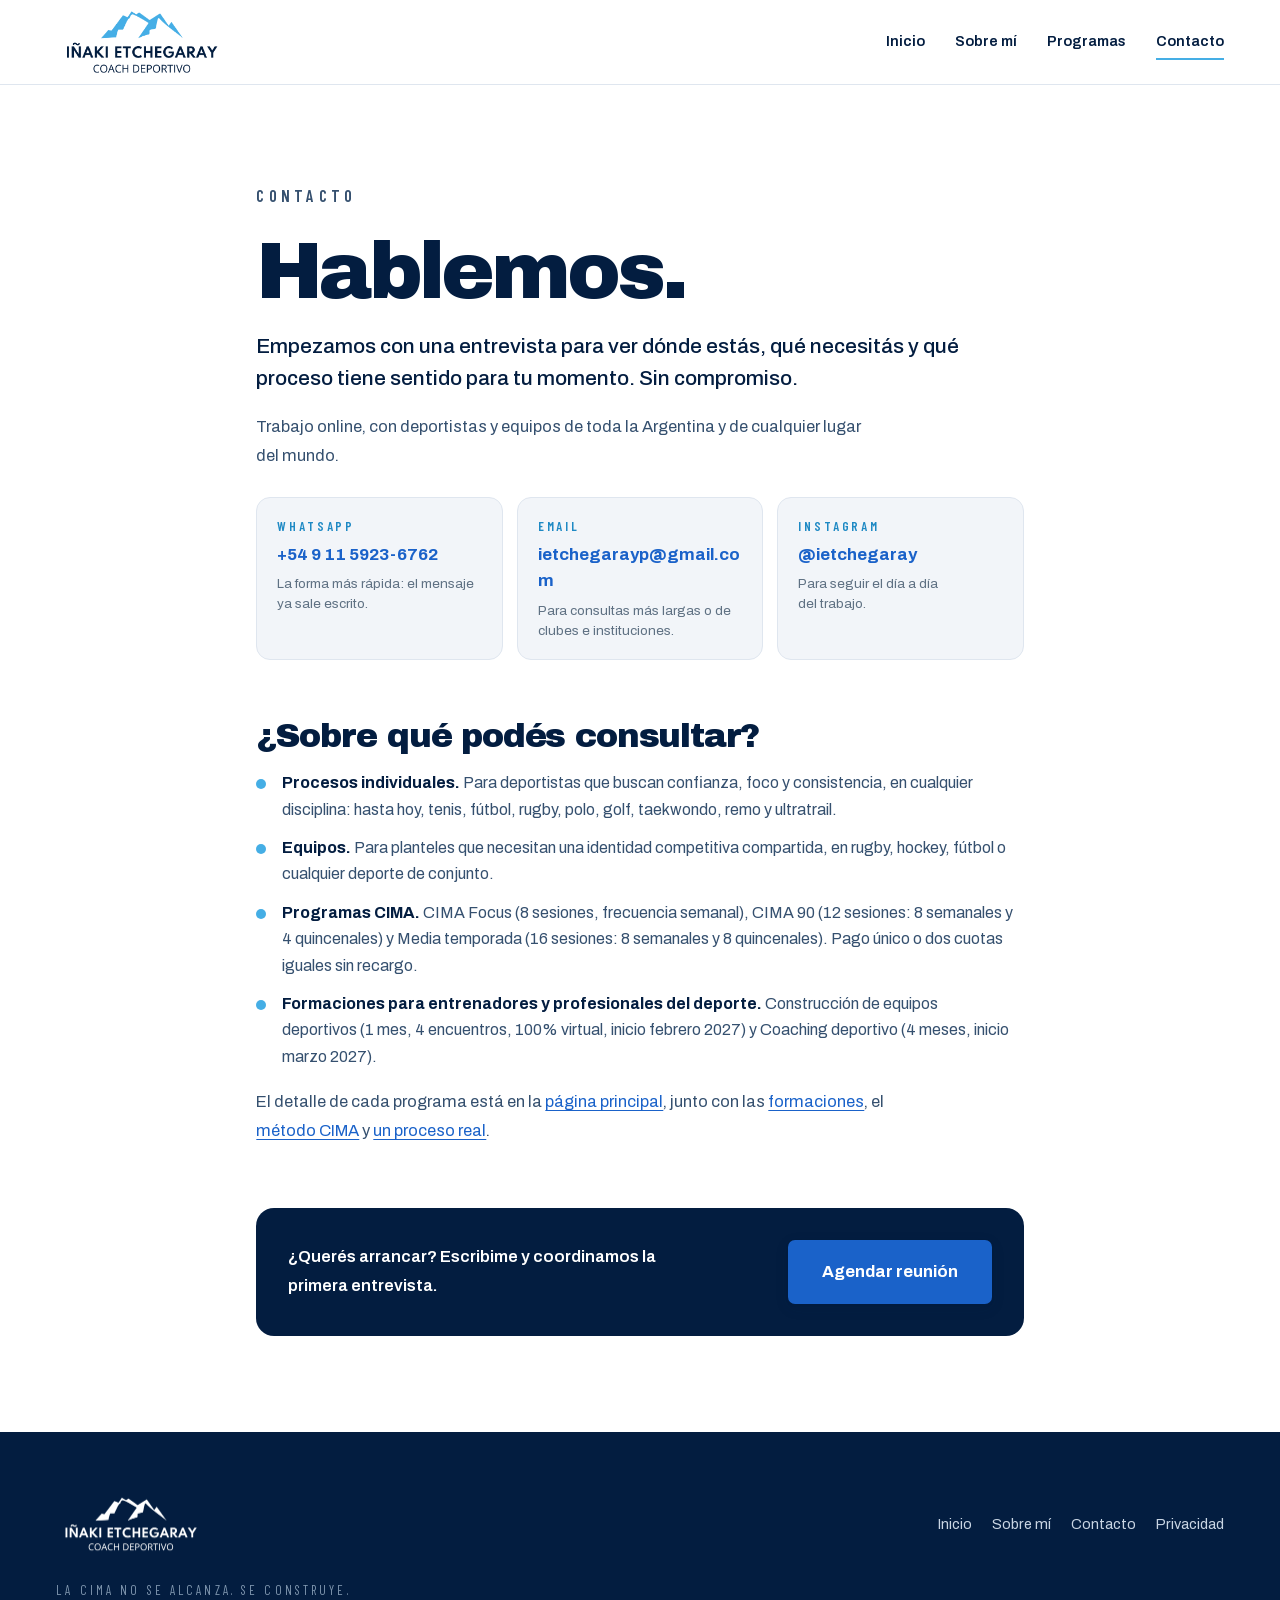
==== commit f1131d7b: "Formaciones: nombre nuevo, inicio 2027 y atención online en todo el mundo - La sección y el link del" ====
--- a/contacto/index.html
+++ b/contacto/index.html
@@ -18,7 +18,7 @@
 <meta property="og:image" content="https://inakietchegaray.com.ar/assets/brand/og-cover.jpg?v=1">
 <link rel="preload" href="/assets/fonts/archivo-var-latin.woff2" as="font" type="font/woff2" crossorigin>
 <link rel="preload" href="/assets/fonts/archivo-black-latin.woff2" as="font" type="font/woff2" crossorigin>
-<link rel="stylesheet" href="/styles.css?v=20261095">
+<link rel="stylesheet" href="/styles.css?v=20261096">
 <script type="application/ld+json">
 {
   "@context": "https://schema.org",
@@ -54,6 +54,7 @@
     <p class="kicker">Contacto</p>
     <h1 class="pag-h1">Hablemos.</h1>
     <p class="pag-lead">Empezamos con una entrevista para ver dónde estás, qué necesitás y qué proceso tiene sentido para tu momento. Sin compromiso.</p>
+    <p>Trabajo online, con deportistas y equipos de toda la Argentina y de cualquier lugar del mundo.</p>
 
     <ul class="pag-canales">
       <li><span>WhatsApp</span><a href="https://wa.me/5491159236762?text=%C2%A1Hola%20I%C3%B1aki%21%20Vi%20tu%20web%20y%20quiero%20hacerte%20una%20consulta." target="_blank" rel="noopener">+54 9 11 5923-6762</a><small>La forma más rápida: el mensaje ya sale escrito.</small></li>
@@ -66,9 +67,9 @@
       <li><b>Procesos individuales.</b> Para deportistas que buscan confianza, foco y consistencia, en cualquier disciplina: hasta hoy, tenis, fútbol, rugby, polo, golf, taekwondo, remo y ultratrail.</li>
       <li><b>Equipos.</b> Para planteles que necesitan una identidad competitiva compartida, en rugby, hockey, fútbol o cualquier deporte de conjunto.</li>
       <li><b>Programas CIMA.</b> CIMA Focus (8 sesiones, frecuencia semanal), CIMA 90 (12 sesiones: 8 semanales y 4 quincenales) y Media temporada (16 sesiones: 8 semanales y 8 quincenales). Pago único o dos cuotas iguales sin recargo.</li>
-      <li><b>Formación para entrenadores y profesionales del deporte.</b> Construcción de equipos deportivos (1 mes, 4 encuentros, 100% virtual) y Coaching deportivo (4 meses, inicio marzo 2027).</li>
+      <li><b>Formaciones para entrenadores y profesionales del deporte.</b> Construcción de equipos deportivos (1 mes, 4 encuentros, 100% virtual, inicio febrero 2027) y Coaching deportivo (4 meses, inicio marzo 2027).</li>
     </ul>
-    <p>El detalle de cada programa está en la <a href="/#programas">página principal</a>, junto con el <a href="/#metodo">método CIMA</a> y <a href="/#proceso">un proceso real</a>.</p>
+    <p>El detalle de cada programa está en la <a href="/#programas">página principal</a>, junto con las <a href="/#formaciones">formaciones</a>, el <a href="/#metodo">método CIMA</a> y <a href="/#proceso">un proceso real</a>.</p>
 
     <div class="pag-cta">
       <p>¿Querés arrancar? Escribime y coordinamos la primera entrevista.</p>
--- a/styles.css
+++ b/styles.css
@@ -1268,7 +1268,7 @@
 .forma{background:var(--paper);padding-block:clamp(74px,10vw,125px)}
 .forma-inner{display:flex;flex-direction:column;gap:clamp(22px,3vw,34px)}
 .forma-head{margin-bottom:clamp(14px,2vw,26px)}
-.forma-title{font-size:clamp(34px,5.4vw,70px);letter-spacing:-.045em;max-width:16ch;margin-top:16px}
+.forma-title{font-size:clamp(34px,5.4vw,70px);letter-spacing:-.045em;max-width:16ch}
 .forma-lead{font-size:16.5px;color:var(--mute);max-width:52ch;margin-top:16px}
 
 .curso{--c-txt:var(--ink);--c-suave:var(--mute);--c-acento:var(--cel-dk);--c-linea:var(--hair);
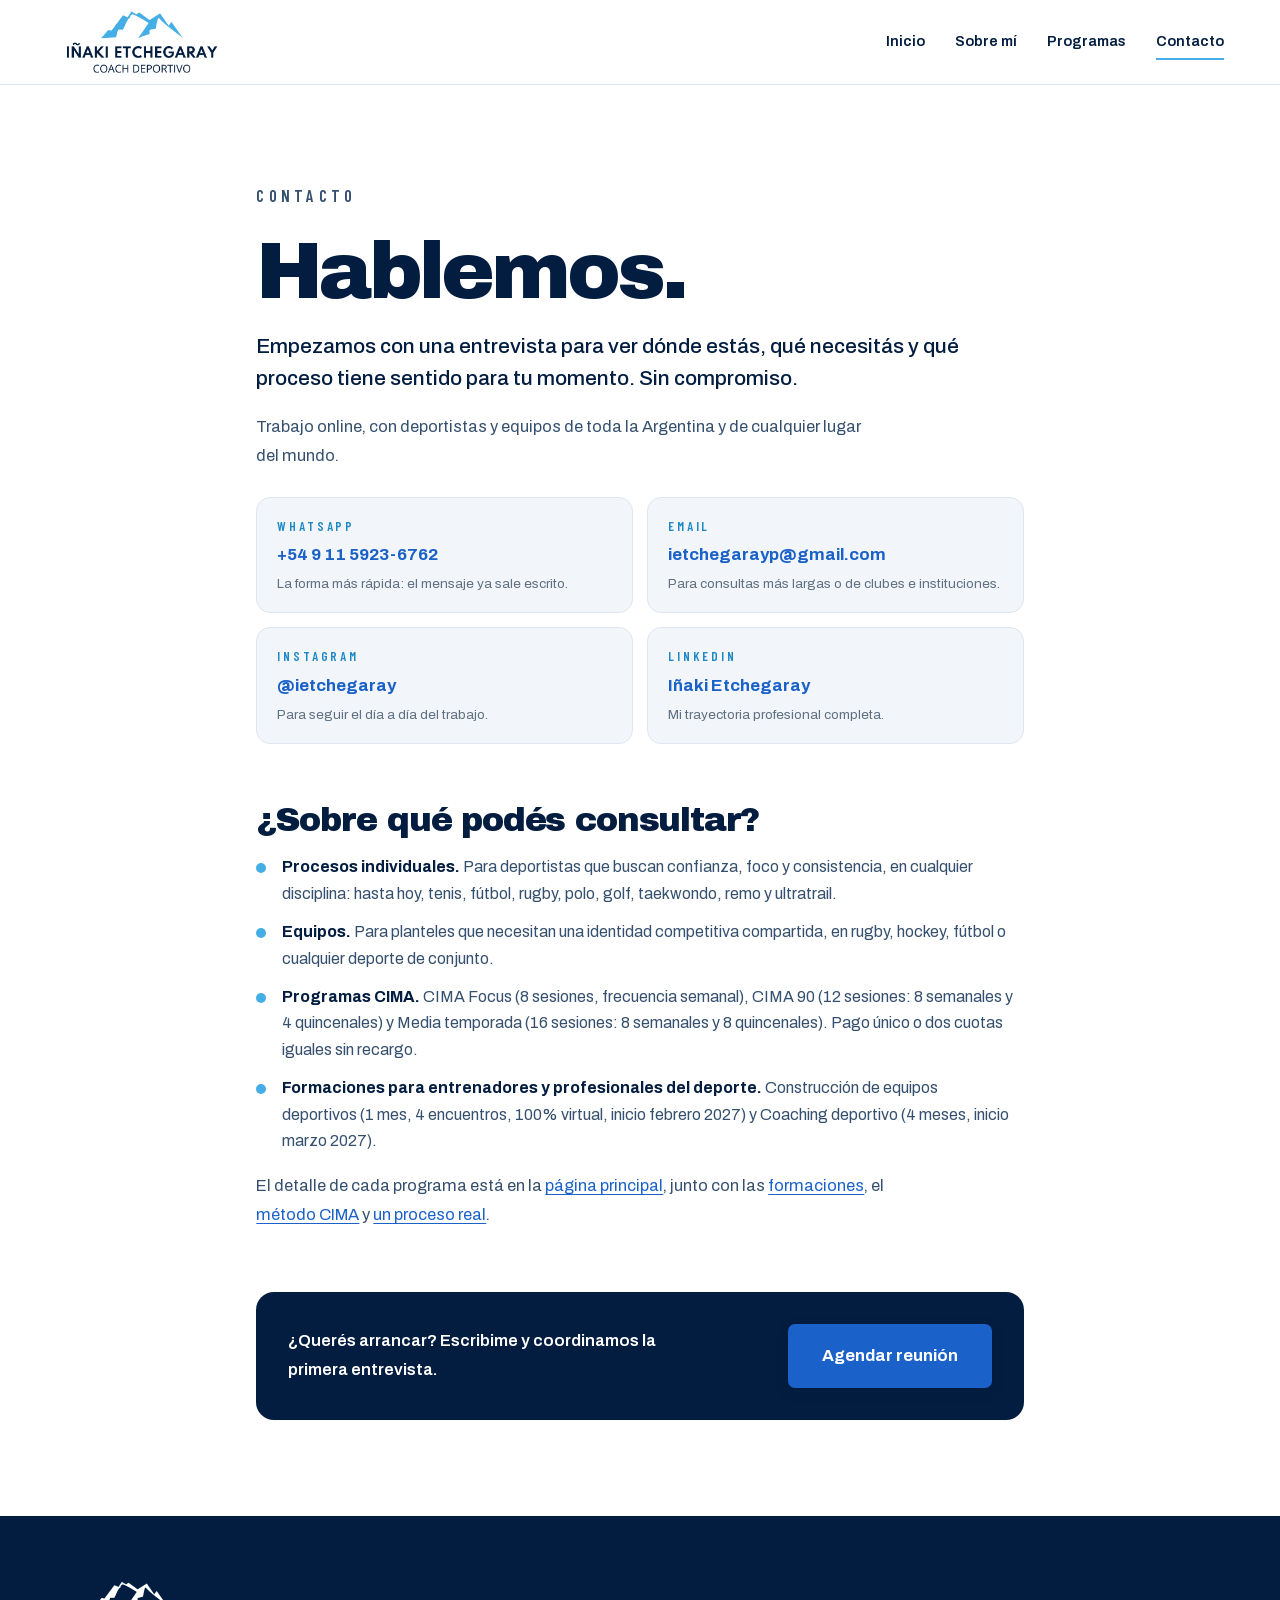
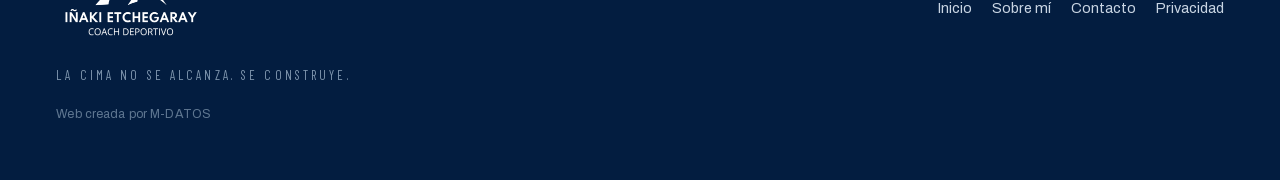
==== commit 0ced3ad8: "LinkedIn de Iñaki y crédito a M-DATOS en el pie Co-Authored-By: Claude Opus 5.5 <noreply@anthropic.c" ====
--- a/contacto/index.html
+++ b/contacto/index.html
@@ -18,7 +18,7 @@
 <meta property="og:image" content="https://inakietchegaray.com.ar/assets/brand/og-cover.jpg?v=1">
 <link rel="preload" href="/assets/fonts/archivo-var-latin.woff2" as="font" type="font/woff2" crossorigin>
 <link rel="preload" href="/assets/fonts/archivo-black-latin.woff2" as="font" type="font/woff2" crossorigin>
-<link rel="stylesheet" href="/styles.css?v=20261096">
+<link rel="stylesheet" href="/styles.css?v=20261097">
 <script type="application/ld+json">
 {
   "@context": "https://schema.org",
@@ -60,6 +60,7 @@
       <li><span>WhatsApp</span><a href="https://wa.me/5491159236762?text=%C2%A1Hola%20I%C3%B1aki%21%20Vi%20tu%20web%20y%20quiero%20hacerte%20una%20consulta." target="_blank" rel="noopener">+54 9 11 5923-6762</a><small>La forma más rápida: el mensaje ya sale escrito.</small></li>
       <li><span>Email</span><a href="mailto:ietchegarayp@gmail.com">ietchegarayp@gmail.com</a><small>Para consultas más largas o de clubes e instituciones.</small></li>
       <li><span>Instagram</span><a href="https://instagram.com/ietchegaray" target="_blank" rel="noopener">@ietchegaray</a><small>Para seguir el día a día del trabajo.</small></li>
+      <li><span>LinkedIn</span><a href="https://ar.linkedin.com/in/i%C3%B1aki-etchegaray-b1456840" target="_blank" rel="noopener">Iñaki Etchegaray</a><small>Mi trayectoria profesional completa.</small></li>
     </ul>
 
     <h2 class="pag-h2">¿Sobre qué podés consultar?</h2>
@@ -84,6 +85,7 @@
       <a href="/">Inicio</a><a href="/sobre-mi/">Sobre mí</a><a href="/contacto/">Contacto</a><a href="/privacidad/">Privacidad</a>
     </nav>
     <p class="pag-pie-lema">La cima no se alcanza. Se construye.</p>
+    <p class="pag-pie-credito">Web creada por M-DATOS</p>
   </div>
 </footer>
 </body>
--- a/styles.css
+++ b/styles.css
@@ -1504,7 +1504,7 @@
 .pag-cima dt{font-family:var(--display);font-size:19px;letter-spacing:-.02em;color:var(--ink)}
 .pag-cima dt b{color:var(--cel-dk);margin-right:6px}
 .pag-cima dd{margin:6px 0 0;font-size:15px;line-height:1.6;color:#35506F}
-.pag-canales{list-style:none;margin:8px 0 0;padding:0;display:grid;grid-template-columns:repeat(3,minmax(0,1fr));gap:14px}
+.pag-canales{list-style:none;margin:8px 0 0;padding:0;display:grid;grid-template-columns:repeat(2,minmax(0,1fr));gap:14px}
 .pag-canales li{display:flex;flex-direction:column;gap:6px;background:var(--bone);border:1px solid var(--hair);
   border-radius:14px;padding:18px 20px}
 .pag-canales span{font-family:var(--cond);font-size:13px;font-weight:600;letter-spacing:.22em;text-transform:uppercase;color:var(--cel-dk)}
@@ -1522,6 +1522,8 @@
 .pag-pie-links a{color:#C9D5E3;text-decoration:none;font-size:14.5px}
 @media (hover:hover) and (pointer:fine){.pag-pie-links a:hover{color:#fff}}
 .pag-pie-lema{width:100%;font-family:var(--cond);font-size:13px;letter-spacing:.24em;text-transform:uppercase;color:#7F96AE}
+/* crédito de quien hizo la web, discreto, en el pie de todas las páginas */
+.pag-pie-credito,.foot-credito{width:100%;font-size:12.5px;color:#5E7690;letter-spacing:.01em}
 @media (max-width:760px){
   .pag-intro,.pag-cima,.pag-canales{grid-template-columns:1fr}
   .pag-foto{aspect-ratio:16/11;margin-right:10px;box-shadow:10px 10px 0 0 var(--cel),0 22px 44px -30px rgba(3,29,64,.55)}
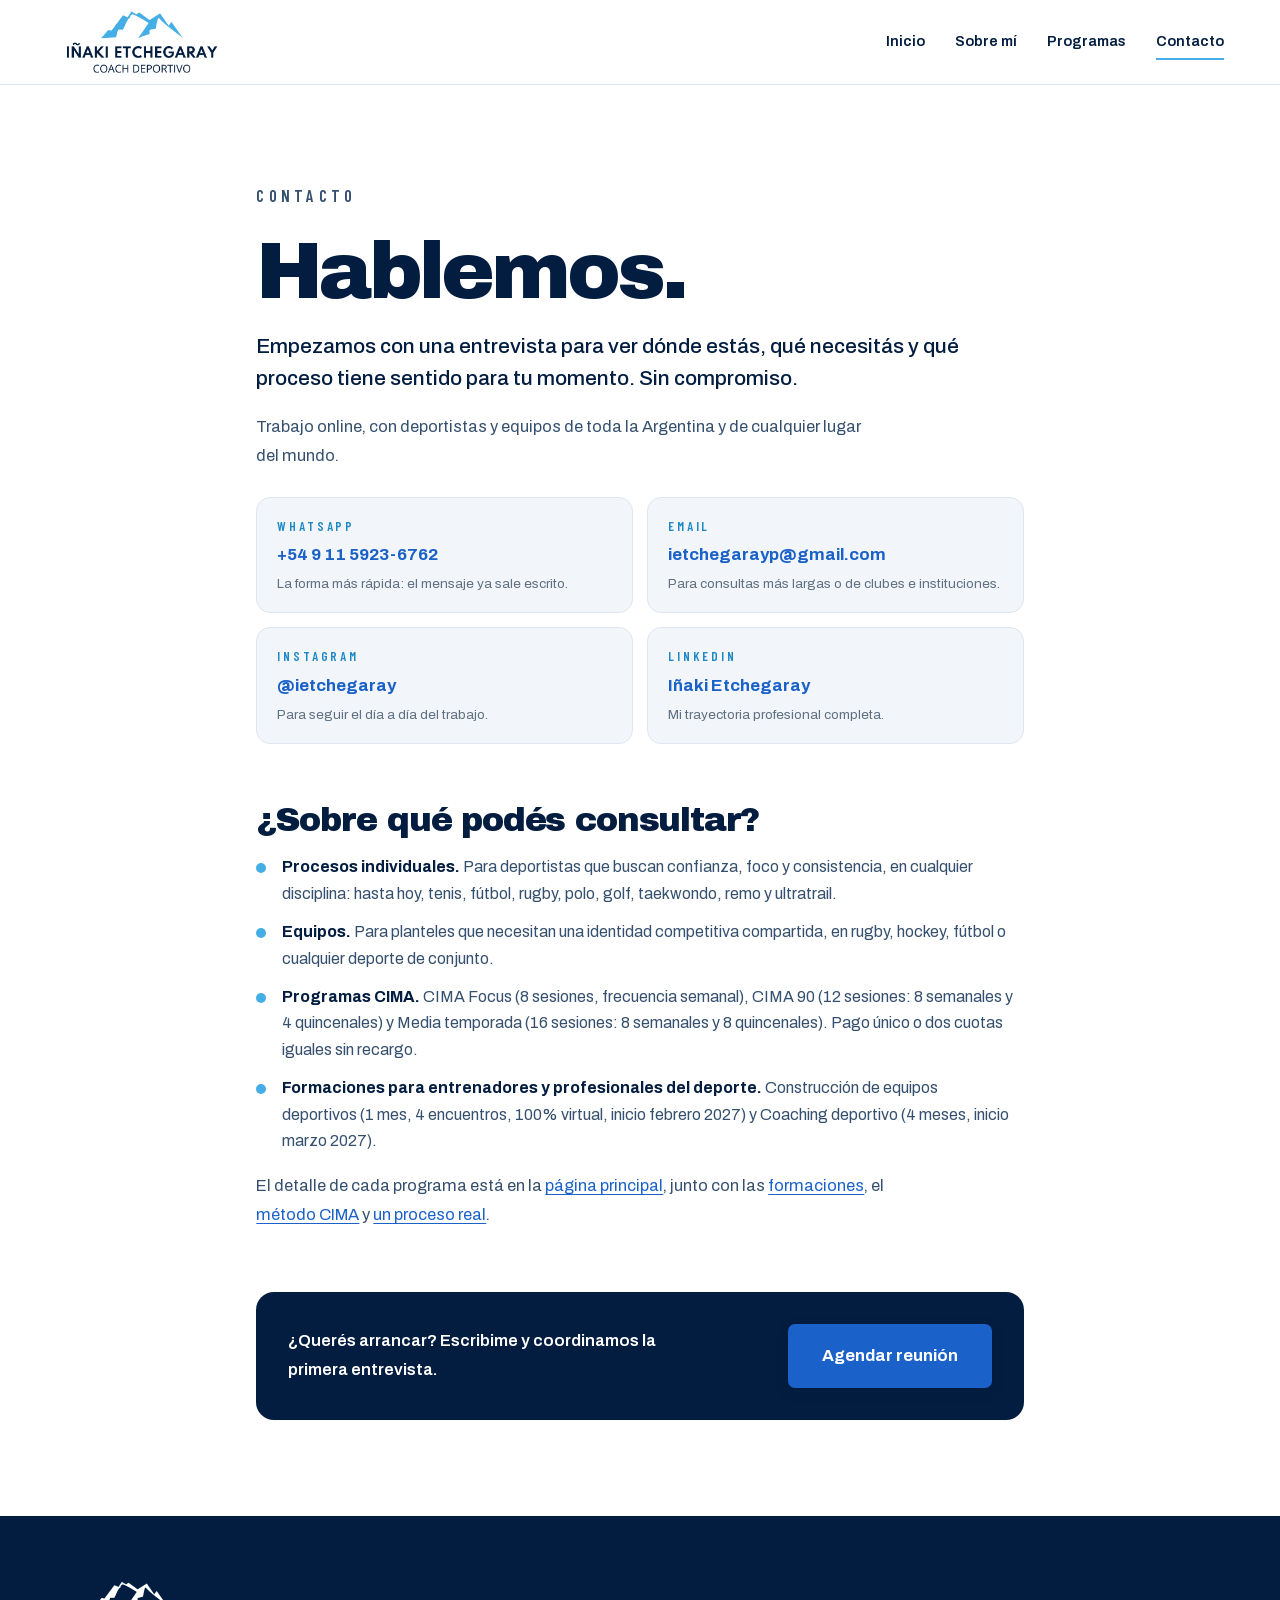
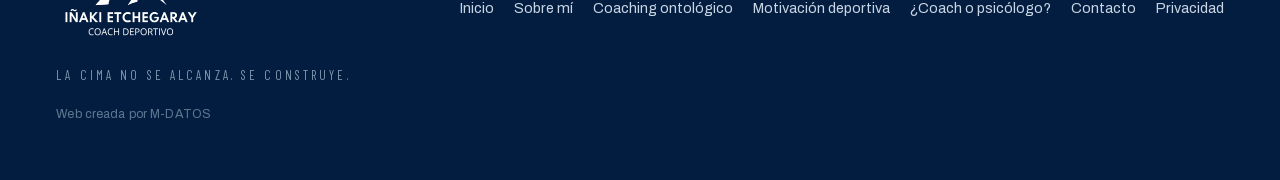
==== commit 2011d33d: "Formaciones con lectura por scroll y páginas temáticas para SEO - Los módulos de cada formación se e" ====
--- a/contacto/index.html
+++ b/contacto/index.html
@@ -18,7 +18,7 @@
 <meta property="og:image" content="https://inakietchegaray.com.ar/assets/brand/og-cover.jpg?v=1">
 <link rel="preload" href="/assets/fonts/archivo-var-latin.woff2" as="font" type="font/woff2" crossorigin>
 <link rel="preload" href="/assets/fonts/archivo-black-latin.woff2" as="font" type="font/woff2" crossorigin>
-<link rel="stylesheet" href="/styles.css?v=20261097">
+<link rel="stylesheet" href="/styles.css?v=20261098">
 <script type="application/ld+json">
 {
   "@context": "https://schema.org",
@@ -82,7 +82,7 @@
   <div class="shell pag-pie-in">
     <a class="pag-pie-marca" href="/"><img src="/assets/brand/logo-blanco.webp" alt="Iñaki Etchegaray" width="1200" height="583" loading="lazy"></a>
     <nav class="pag-pie-links" aria-label="Páginas">
-      <a href="/">Inicio</a><a href="/sobre-mi/">Sobre mí</a><a href="/contacto/">Contacto</a><a href="/privacidad/">Privacidad</a>
+      <a href="/">Inicio</a><a href="/sobre-mi/">Sobre mí</a><a href="/coaching-ontologico-deportivo/">Coaching ontológico</a><a href="/motivacion-deportiva/">Motivación deportiva</a><a href="/coach-deportivo-o-psicologo-deportivo/">¿Coach o psicólogo?</a><a href="/contacto/">Contacto</a><a href="/privacidad/">Privacidad</a>
     </nav>
     <p class="pag-pie-lema">La cima no se alcanza. Se construye.</p>
     <p class="pag-pie-credito">Web creada por M-DATOS</p>
--- a/styles.css
+++ b/styles.css
@@ -1310,19 +1310,27 @@
   background:var(--c-linea)}
 .curso-mod::after{content:"";position:absolute;left:22px;top:50px;bottom:4px;width:2px;border-radius:2px;
   background:linear-gradient(180deg,var(--cel),var(--signal));transform-origin:top;
-  transition:transform .9s var(--ease-out) calc(var(--rd,0s) + .45s)}
+  transform:scaleY(var(--seg,1))}
 .curso-mod:last-child::before,.curso-mod:last-child::after{display:none}
-.curso-mod-n{width:46px;height:46px;border-radius:50%;display:grid;place-items:center;
+.curso-mod-n{position:relative;width:46px;height:46px;border-radius:50%;display:grid;place-items:center;
   font-family:var(--display);font-size:15px;letter-spacing:-.02em;
-  border:1.5px solid var(--cel);background:var(--cel);color:var(--ink);
-  transition:background .45s var(--ease-out) calc(var(--rd,0s) + .3s),
-             color .45s var(--ease-out) calc(var(--rd,0s) + .3s)}
+  border:1.5px solid var(--cel);background:var(--cel);color:var(--ink)}
+/* la onda que sale del número al encenderse (la misma de "¿Te pasa...?") */
+.curso-mod-n::after{content:"";position:absolute;inset:-1.5px;border-radius:50%;border:1.5px solid var(--cel);
+  opacity:0;pointer-events:none}
 .curso-mod h5{font-size:clamp(18px,1.5vw,21px);line-height:1.25;letter-spacing:-.02em;margin:10px 0 6px}
 .curso-mod p{font-size:15px;line-height:1.65;color:var(--c-suave)}
-/* antes de entrar: número apagado y línea sin dibujar (solo con JS,
-   que es quien pone .reveal en marcha) */
-.curso-mod.reveal:not(.is-in) .curso-mod-n{background:transparent;color:var(--cel)}
-.curso-mod.reveal:not(.is-in)::after{transform:scaleY(0)}
+/* Con movimiento, la lista se lee como la de "¿Te pasa alguna de estas
+   cosas?": cada módulo se enciende cuando cruza la línea de lectura y
+   el tramo hasta el siguiente se va llenando con el scroll. Sin JS o
+   con movimiento reducido queda todo encendido. */
+.forma-viva .curso-mod::after{transform:scaleY(var(--seg,0));transition:transform .45s var(--ease-out)}
+.forma-viva .curso-mod-n{transition:background-color .3s var(--ease-out),color .3s var(--ease-out),
+  transform .5s cubic-bezier(.34,1.56,.64,1)}
+.forma-viva .curso-mod>div{transition:opacity .5s var(--ease-out),transform .6s var(--ease-out)}
+.forma-viva .curso-mod:not(.is-on) .curso-mod-n{background:transparent;color:var(--cel);transform:scale(.86)}
+.forma-viva .curso-mod:not(.is-on)>div{opacity:.5;transform:translateX(14px)}
+.forma-viva .curso-mod.is-on .curso-mod-n::after{animation:dolorPing .7s var(--ease-out)}
 
 /* Pie: la frase del programa y la consulta */
 .curso-pie{grid-column:1 / -1;display:flex;align-items:center;justify-content:space-between;gap:24px 40px;
@@ -1411,7 +1419,7 @@
 .site-foot{background:var(--deep);color:#6B819A;padding-block:26px;font-size:13px}
 .foot-in{display:flex;justify-content:space-between;gap:18px;flex-wrap:wrap;align-items:center}
 .foot-logo{width:150px;height:auto;opacity:.75}
-.foot-motto{font-family:var(--cond);letter-spacing:.2em;text-transform:uppercase;font-size:12.5px}
+.foot-motto{width:100%;font-family:var(--cond);letter-spacing:.2em;text-transform:uppercase;font-size:12.5px}
 
 /* WHATSAPP FLOTANTE */
 .wa{position:fixed;right:clamp(16px,3vw,28px);bottom:calc(clamp(16px,3vw,28px) + env(safe-area-inset-bottom,0px));
@@ -1524,6 +1532,26 @@
 .pag-pie-lema{width:100%;font-family:var(--cond);font-size:13px;letter-spacing:.24em;text-transform:uppercase;color:#7F96AE}
 /* crédito de quien hizo la web, discreto, en el pie de todas las páginas */
 .pag-pie-credito,.foot-credito{width:100%;font-size:12.5px;color:#5E7690;letter-spacing:.01em}
+.pag-pie-links a[aria-current="page"]{color:#fff}
+/* Páginas temáticas: preguntas frecuentes, comparativa y aviso */
+.pag-faq{border-top:1px solid var(--hair);padding-top:16px;display:flex;flex-direction:column;gap:8px}
+.pag-faq h3{font-family:var(--display);font-size:clamp(18px,1.7vw,21px);line-height:1.25;letter-spacing:-.02em;color:var(--ink)}
+.pag-art .pag-aviso{background:var(--bone);border:1px solid var(--hair);border-left:3px solid var(--signal);
+  border-radius:12px;padding:16px 18px;font-size:15.5px;line-height:1.65;max-width:none}
+.pag-aviso b{color:var(--ink)}
+.pag-tabla-wrap{overflow-x:auto;border:1px solid var(--hair);border-radius:14px}
+.pag-tabla{width:100%;border-collapse:collapse;font-size:15px;line-height:1.5;color:#35506F}
+.pag-tabla th,.pag-tabla td{padding:13px 16px;text-align:left;vertical-align:top;border-bottom:1px solid var(--hair)}
+.pag-tabla tbody tr:last-child>*{border-bottom:0}
+.pag-tabla thead th{font-family:var(--cond);font-size:13px;font-weight:600;letter-spacing:.18em;text-transform:uppercase;
+  color:var(--cel-dk);background:var(--bone)}
+.pag-tabla tbody th{font-weight:700;color:var(--ink);width:24%}
+.vh{position:absolute;width:1px;height:1px;margin:-1px;padding:0;overflow:hidden;clip:rect(0 0 0 0);white-space:nowrap;border:0}
+@media (max-width:560px){
+  .pag-tabla{font-size:14px}
+  .pag-tabla th,.pag-tabla td{padding:11px 10px}
+  .pag-tabla thead th{font-size:11.5px;letter-spacing:.12em}
+}
 @media (max-width:760px){
   .pag-intro,.pag-cima,.pag-canales{grid-template-columns:1fr}
   .pag-foto{aspect-ratio:16/11;margin-right:10px;box-shadow:10px 10px 0 0 var(--cel),0 22px 44px -30px rgba(3,29,64,.55)}
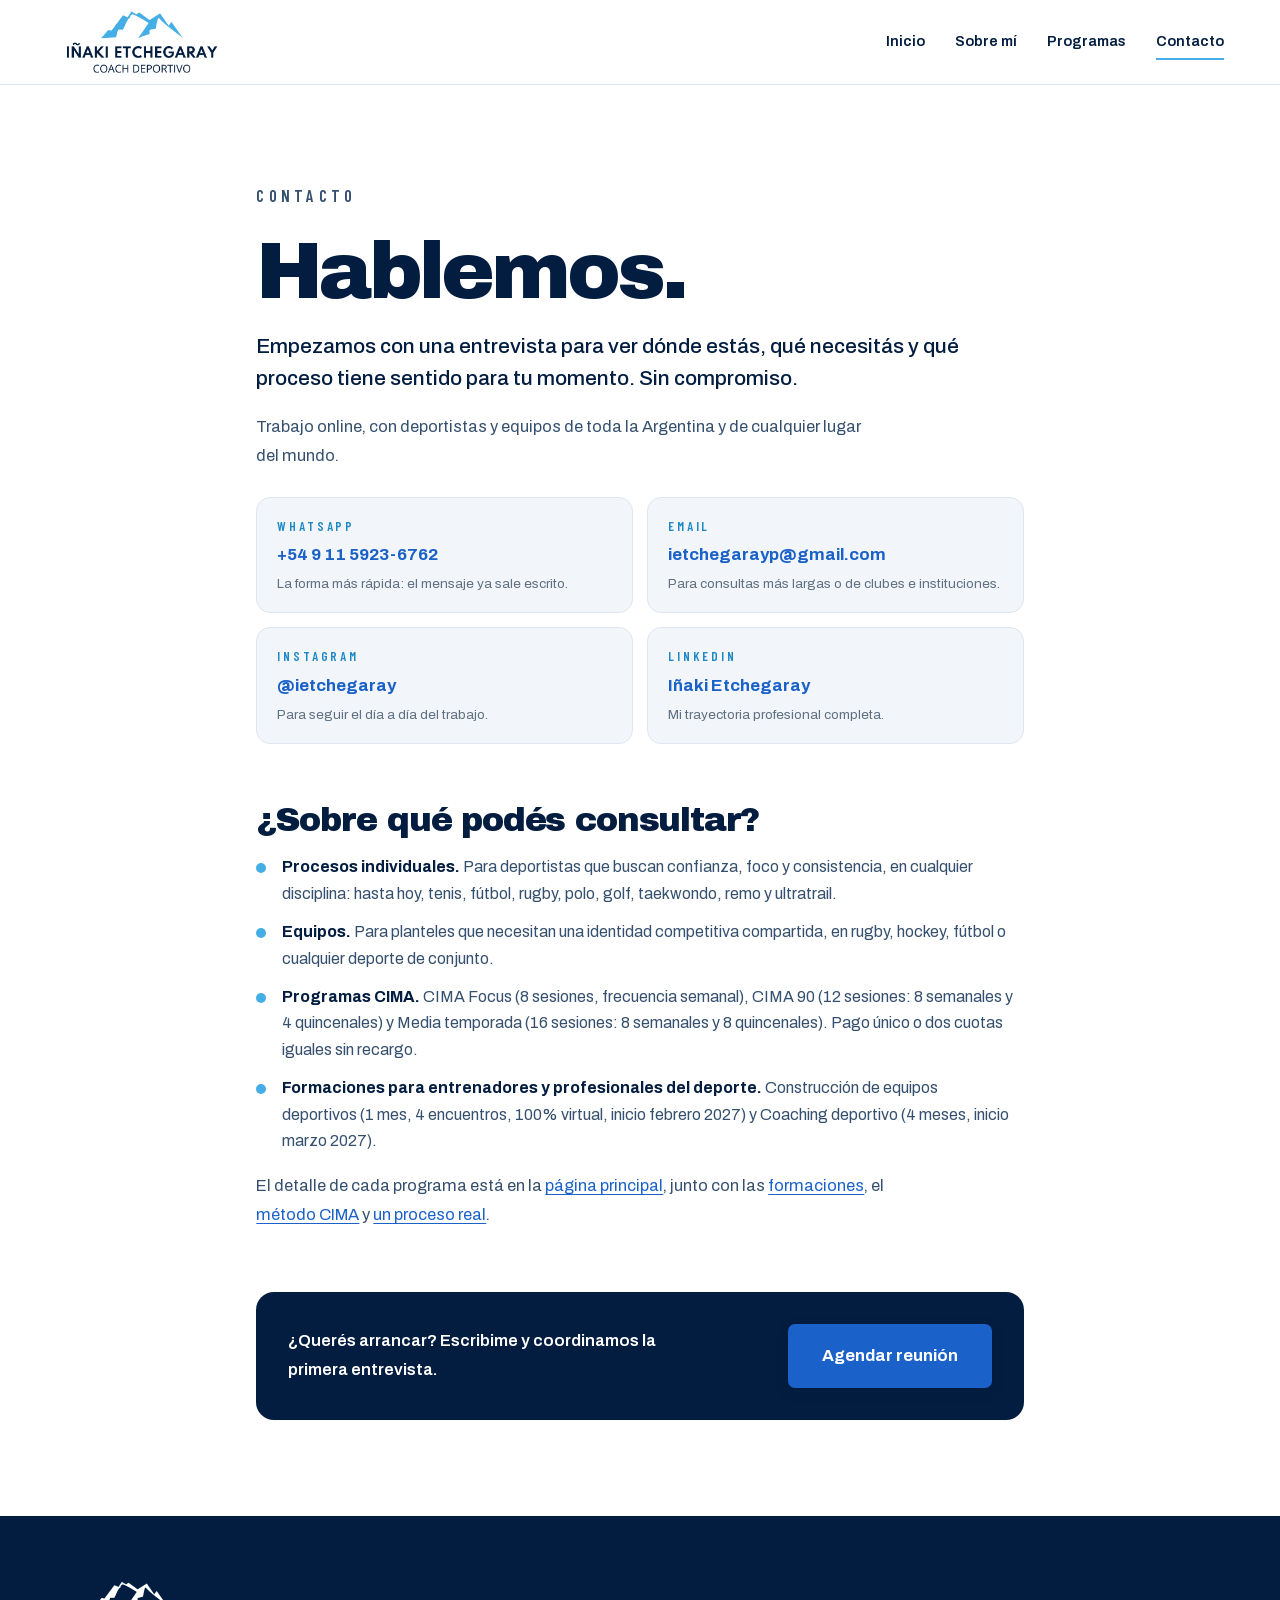
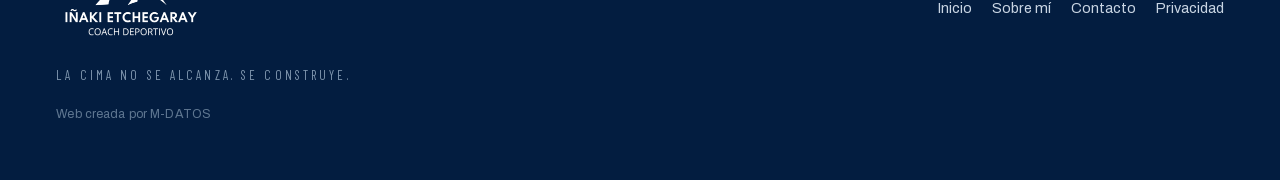
==== commit 927bed02: "Saca las páginas temáticas Se borran coaching ontológico deportivo, motivación deportiva y coach vs." ====
--- a/contacto/index.html
+++ b/contacto/index.html
@@ -18,7 +18,7 @@
 <meta property="og:image" content="https://inakietchegaray.com.ar/assets/brand/og-cover.jpg?v=1">
 <link rel="preload" href="/assets/fonts/archivo-var-latin.woff2" as="font" type="font/woff2" crossorigin>
 <link rel="preload" href="/assets/fonts/archivo-black-latin.woff2" as="font" type="font/woff2" crossorigin>
-<link rel="stylesheet" href="/styles.css?v=20261098">
+<link rel="stylesheet" href="/styles.css?v=20261099">
 <script type="application/ld+json">
 {
   "@context": "https://schema.org",
@@ -82,7 +82,7 @@
   <div class="shell pag-pie-in">
     <a class="pag-pie-marca" href="/"><img src="/assets/brand/logo-blanco.webp" alt="Iñaki Etchegaray" width="1200" height="583" loading="lazy"></a>
     <nav class="pag-pie-links" aria-label="Páginas">
-      <a href="/">Inicio</a><a href="/sobre-mi/">Sobre mí</a><a href="/coaching-ontologico-deportivo/">Coaching ontológico</a><a href="/motivacion-deportiva/">Motivación deportiva</a><a href="/coach-deportivo-o-psicologo-deportivo/">¿Coach o psicólogo?</a><a href="/contacto/">Contacto</a><a href="/privacidad/">Privacidad</a>
+      <a href="/">Inicio</a><a href="/sobre-mi/">Sobre mí</a><a href="/contacto/">Contacto</a><a href="/privacidad/">Privacidad</a>
     </nav>
     <p class="pag-pie-lema">La cima no se alcanza. Se construye.</p>
     <p class="pag-pie-credito">Web creada por M-DATOS</p>
--- a/styles.css
+++ b/styles.css
@@ -1419,7 +1419,7 @@
 .site-foot{background:var(--deep);color:#6B819A;padding-block:26px;font-size:13px}
 .foot-in{display:flex;justify-content:space-between;gap:18px;flex-wrap:wrap;align-items:center}
 .foot-logo{width:150px;height:auto;opacity:.75}
-.foot-motto{width:100%;font-family:var(--cond);letter-spacing:.2em;text-transform:uppercase;font-size:12.5px}
+.foot-motto{font-family:var(--cond);letter-spacing:.2em;text-transform:uppercase;font-size:12.5px}
 
 /* WHATSAPP FLOTANTE */
 .wa{position:fixed;right:clamp(16px,3vw,28px);bottom:calc(clamp(16px,3vw,28px) + env(safe-area-inset-bottom,0px));
@@ -1532,26 +1532,6 @@
 .pag-pie-lema{width:100%;font-family:var(--cond);font-size:13px;letter-spacing:.24em;text-transform:uppercase;color:#7F96AE}
 /* crédito de quien hizo la web, discreto, en el pie de todas las páginas */
 .pag-pie-credito,.foot-credito{width:100%;font-size:12.5px;color:#5E7690;letter-spacing:.01em}
-.pag-pie-links a[aria-current="page"]{color:#fff}
-/* Páginas temáticas: preguntas frecuentes, comparativa y aviso */
-.pag-faq{border-top:1px solid var(--hair);padding-top:16px;display:flex;flex-direction:column;gap:8px}
-.pag-faq h3{font-family:var(--display);font-size:clamp(18px,1.7vw,21px);line-height:1.25;letter-spacing:-.02em;color:var(--ink)}
-.pag-art .pag-aviso{background:var(--bone);border:1px solid var(--hair);border-left:3px solid var(--signal);
-  border-radius:12px;padding:16px 18px;font-size:15.5px;line-height:1.65;max-width:none}
-.pag-aviso b{color:var(--ink)}
-.pag-tabla-wrap{overflow-x:auto;border:1px solid var(--hair);border-radius:14px}
-.pag-tabla{width:100%;border-collapse:collapse;font-size:15px;line-height:1.5;color:#35506F}
-.pag-tabla th,.pag-tabla td{padding:13px 16px;text-align:left;vertical-align:top;border-bottom:1px solid var(--hair)}
-.pag-tabla tbody tr:last-child>*{border-bottom:0}
-.pag-tabla thead th{font-family:var(--cond);font-size:13px;font-weight:600;letter-spacing:.18em;text-transform:uppercase;
-  color:var(--cel-dk);background:var(--bone)}
-.pag-tabla tbody th{font-weight:700;color:var(--ink);width:24%}
-.vh{position:absolute;width:1px;height:1px;margin:-1px;padding:0;overflow:hidden;clip:rect(0 0 0 0);white-space:nowrap;border:0}
-@media (max-width:560px){
-  .pag-tabla{font-size:14px}
-  .pag-tabla th,.pag-tabla td{padding:11px 10px}
-  .pag-tabla thead th{font-size:11.5px;letter-spacing:.12em}
-}
 @media (max-width:760px){
   .pag-intro,.pag-cima,.pag-canales{grid-template-columns:1fr}
   .pag-foto{aspect-ratio:16/11;margin-right:10px;box-shadow:10px 10px 0 0 var(--cel),0 22px 44px -30px rgba(3,29,64,.55)}
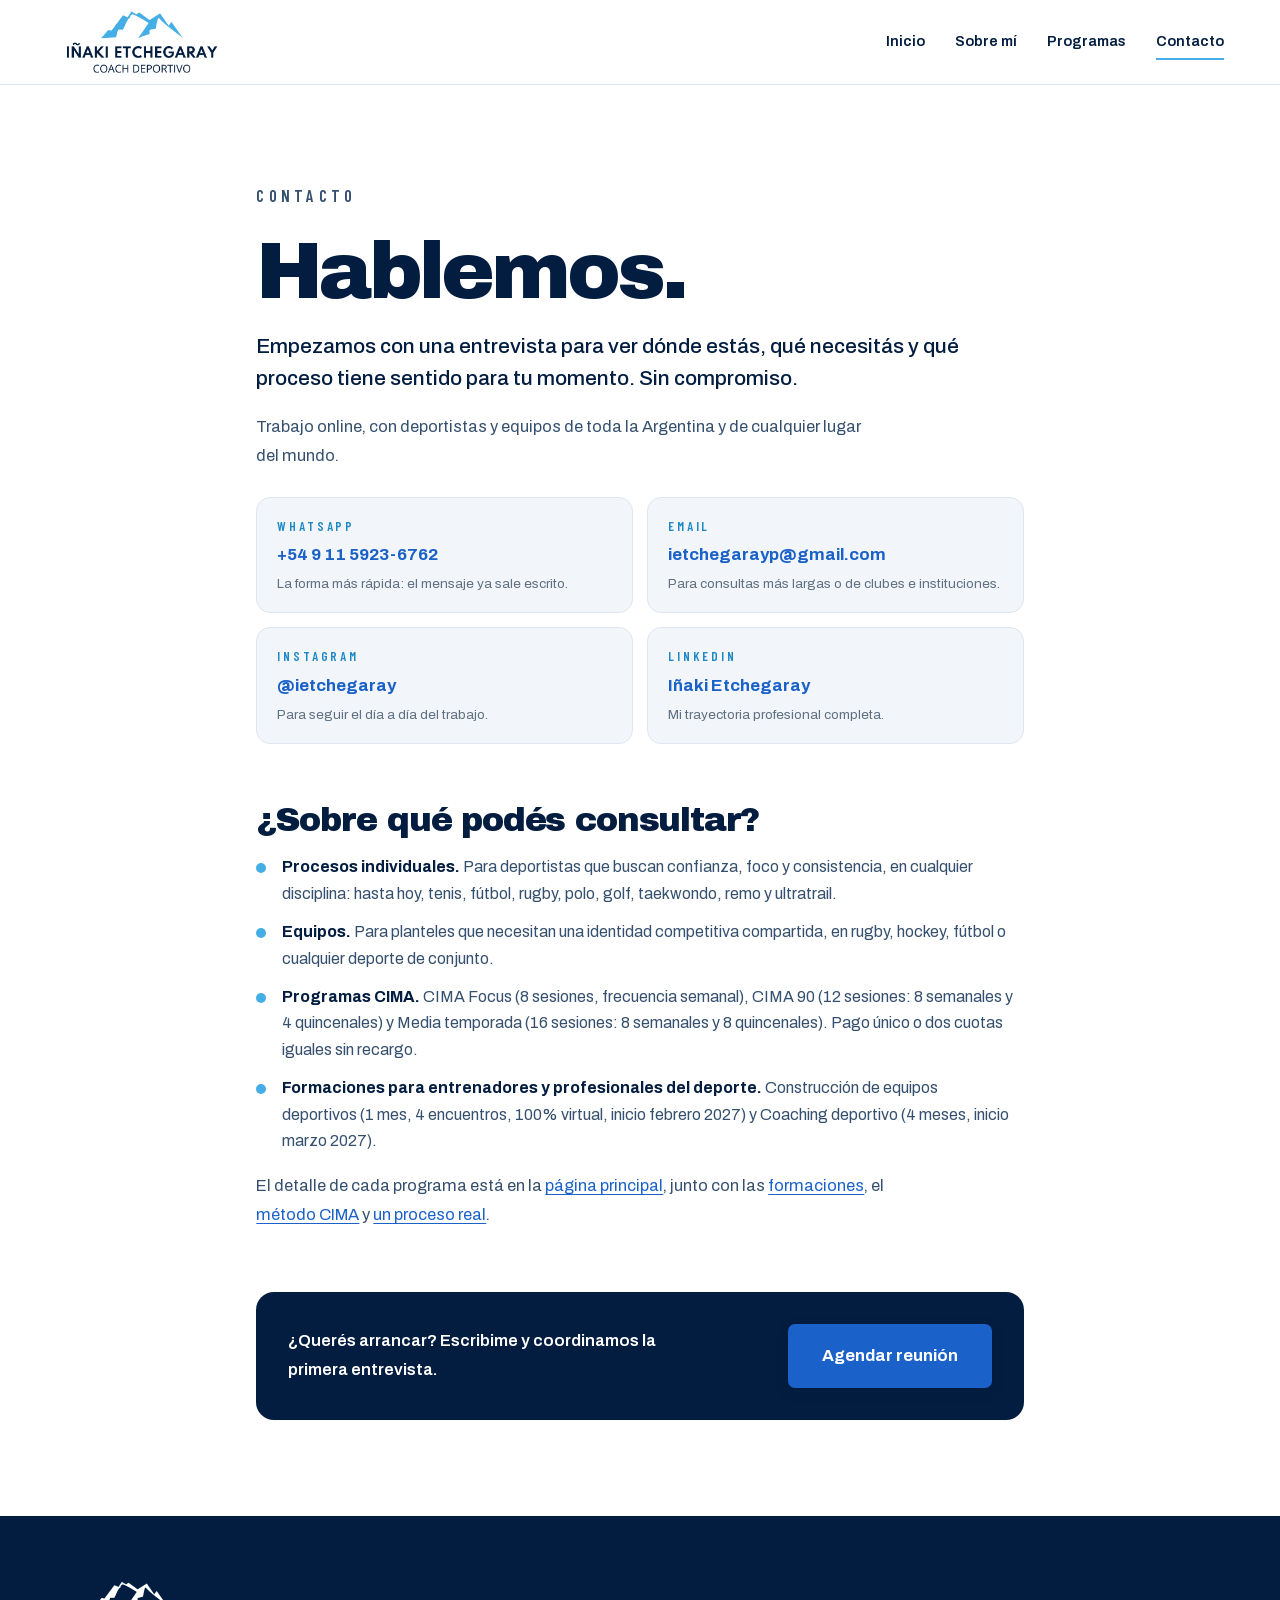
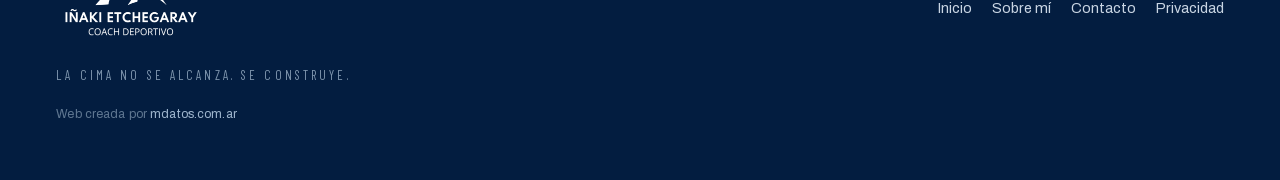
==== commit 7f1ef22d: "Crédito del pie con link a mdatos.com.ar Co-Authored-By: Claude Opus 5.5 <noreply@anthropic.com> Cla" ====
--- a/contacto/index.html
+++ b/contacto/index.html
@@ -7,7 +7,8 @@
 <meta name="description" content="Contacto de Iñaki Etchegaray, coach deportivo: WhatsApp, email e Instagram. Todo proceso arranca con una entrevista sin compromiso.">
 <meta name="theme-color" content="#031D40">
 <link rel="canonical" href="https://inakietchegaray.com.ar/contacto/">
-<link rel="icon" href="/assets/brand/favicon.svg" type="image/svg+xml">
+<link rel="icon" href="/favicon.ico" sizes="48x48">
+<link rel="icon" href="/assets/brand/favicon.svg?v=2" type="image/svg+xml">
 <link rel="apple-touch-icon" href="/assets/brand/apple-touch-icon.png">
 <meta property="og:type" content="website">
 <meta property="og:url" content="https://inakietchegaray.com.ar/contacto/">
@@ -15,10 +16,10 @@
 <meta property="og:locale" content="es_AR">
 <meta property="og:title" content="Contacto — Iñaki Etchegaray, coach deportivo">
 <meta property="og:description" content="Contacto de Iñaki Etchegaray, coach deportivo: WhatsApp, email e Instagram. Todo proceso arranca con una entrevista sin compromiso.">
-<meta property="og:image" content="https://inakietchegaray.com.ar/assets/brand/og-cover.jpg?v=1">
+<meta property="og:image" content="https://inakietchegaray.com.ar/assets/brand/og-cover.jpg?v=2">
 <link rel="preload" href="/assets/fonts/archivo-var-latin.woff2" as="font" type="font/woff2" crossorigin>
 <link rel="preload" href="/assets/fonts/archivo-black-latin.woff2" as="font" type="font/woff2" crossorigin>
-<link rel="stylesheet" href="/styles.css?v=20261099">
+<link rel="stylesheet" href="/styles.css?v=20261100">
 <script type="application/ld+json">
 {
   "@context": "https://schema.org",
@@ -85,7 +86,7 @@
       <a href="/">Inicio</a><a href="/sobre-mi/">Sobre mí</a><a href="/contacto/">Contacto</a><a href="/privacidad/">Privacidad</a>
     </nav>
     <p class="pag-pie-lema">La cima no se alcanza. Se construye.</p>
-    <p class="pag-pie-credito">Web creada por M-DATOS</p>
+    <p class="pag-pie-credito">Web creada por <a href="https://mdatos.com.ar/" target="_blank" rel="noopener">mdatos.com.ar</a></p>
   </div>
 </footer>
 </body>
--- a/styles.css
+++ b/styles.css
@@ -1532,6 +1532,8 @@
 .pag-pie-lema{width:100%;font-family:var(--cond);font-size:13px;letter-spacing:.24em;text-transform:uppercase;color:#7F96AE}
 /* crédito de quien hizo la web, discreto, en el pie de todas las páginas */
 .pag-pie-credito,.foot-credito{width:100%;font-size:12.5px;color:#5E7690;letter-spacing:.01em}
+.pag-pie-credito a,.foot-credito a{color:#9DB4CC;text-decoration:none;text-underline-offset:3px}
+@media (hover:hover) and (pointer:fine){.pag-pie-credito a:hover,.foot-credito a:hover{color:#fff;text-decoration:underline}}
 @media (max-width:760px){
   .pag-intro,.pag-cima,.pag-canales{grid-template-columns:1fr}
   .pag-foto{aspect-ratio:16/11;margin-right:10px;box-shadow:10px 10px 0 0 var(--cel),0 22px 44px -30px rgba(3,29,64,.55)}
